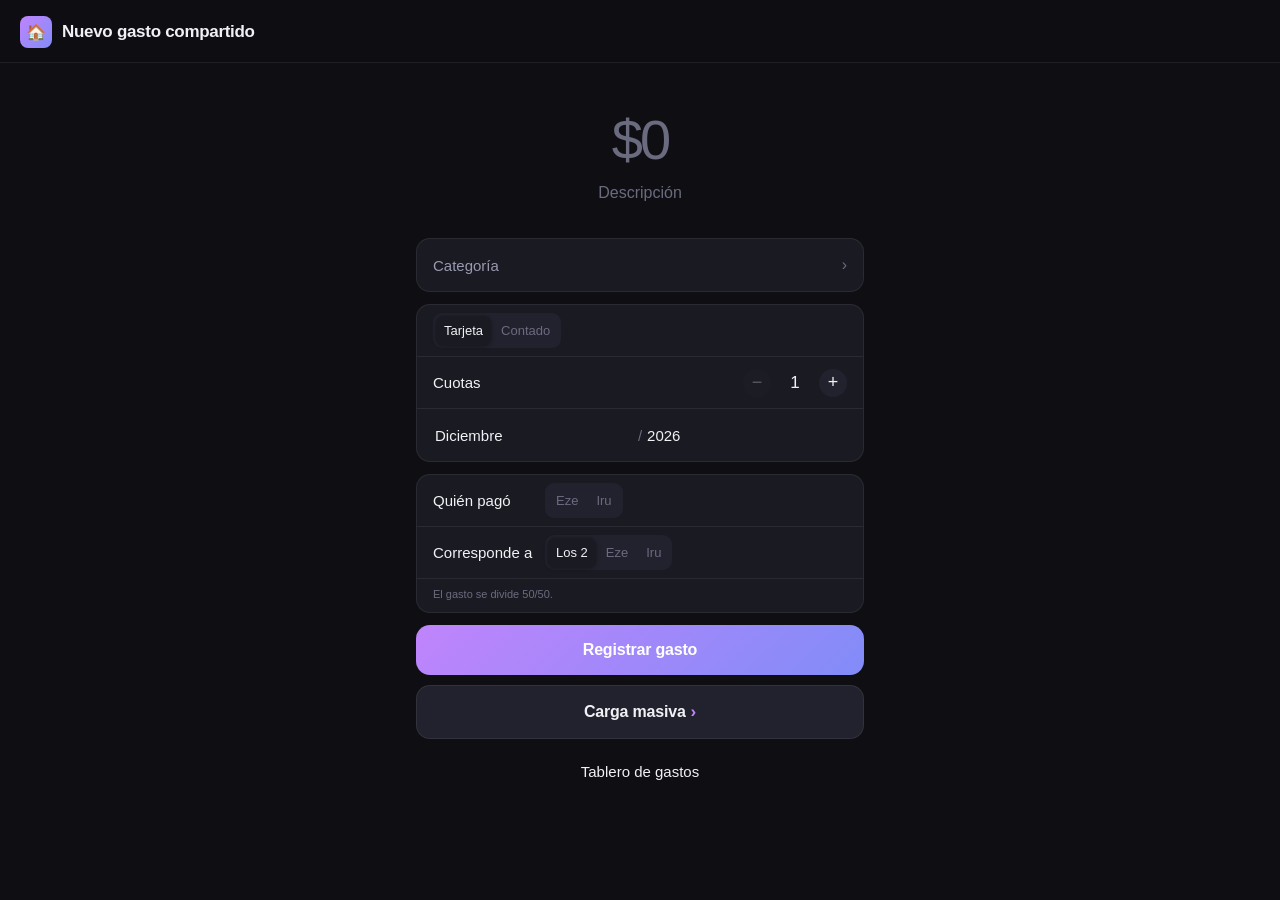
==== index.html @ 57f47b7c "Corregir label del botón secondary y recorte del menú de la lista - El acceso a carga masiva usa var" ====
<!DOCTYPE html>
<html lang="es">
<head>
  <meta charset="UTF-8" />
  <meta name="viewport" content="width=device-width, initial-scale=1.0, maximum-scale=1.0, user-scalable=no" />
  <title>Nuevo gasto compartido</title>
  <link rel="icon" type="image/png" sizes="32x32" href="favicon-32.png" />
  <link rel="icon" type="image/png" sizes="192x192" href="icon-192.png" />
  <link rel="apple-touch-icon" sizes="180x180" href="apple-touch-icon.png" />
  <link rel="manifest" href="site.webmanifest" />
  <meta name="theme-color" content="#0f0f13" />
  <meta name="apple-mobile-web-app-capable" content="yes" />
  <meta name="mobile-web-app-capable" content="yes" />
  <meta name="apple-mobile-web-app-status-bar-style" content="black-translucent" />
  <meta name="apple-mobile-web-app-title" content="Gastos" />
  <style>
    :root {
      --bg: #0f0f13;
      --surface: #1a1a22;
      --surface2: #22222e;
      --border: rgba(255,255,255,0.07);
      --accent: #c084fc;
      --accent2: #818cf8;
      --text: #f0f0f5;
      --text-muted: #6b6b80;
      --text-secondary: #9999b0;
      --success: #34d399;
      --error: #f87171;
      --radius: 14px;
      --radius-sm: 9px;
    }

    * { box-sizing: border-box; margin: 0; padding: 0; -webkit-tap-highlight-color: transparent; }

    body {
      font-family: -apple-system, 'SF Pro Text', BlinkMacSystemFont, sans-serif;
      background: var(--bg);
      color: var(--text);
      min-height: 100dvh;
      padding-bottom: env(safe-area-inset-bottom);
    }

    .header {
      position: sticky;
      top: 0;
      z-index: 10;
      background: rgba(15,15,19,0.85);
      backdrop-filter: blur(20px);
      -webkit-backdrop-filter: blur(20px);
      border-bottom: 1px solid var(--border);
      padding: 16px 20px 14px;
    }

    .header-inner { display: flex; align-items: center; gap: 10px; }

    .header-icon {
      width: 32px; height: 32px;
      background: linear-gradient(135deg, var(--accent), var(--accent2));
      border-radius: 8px;
      display: flex; align-items: center; justify-content: center;
      font-size: 16px; flex-shrink: 0;
    }

    .header h1 { font-size: 17px; font-weight: 600; letter-spacing: -0.3px; }
    .header p  { font-size: 12px; color: var(--text-muted); margin-top: 1px; }

    .form {
      padding: 20px 16px;
      display: flex; flex-direction: column; gap: 12px;
      max-width: 480px; margin: 0 auto;
    }

    .section-label {
      font-size: 11px; font-weight: 600; letter-spacing: 0.6px;
      text-transform: uppercase; color: var(--text-muted);
      margin-bottom: 8px; padding-left: 4px;
    }

    .card {
      background: var(--surface);
      border-radius: var(--radius);
      border: 1px solid var(--border);
      overflow: hidden;
    }

    .card-row {
      display: flex; align-items: center;
      padding: 0 16px; min-height: 52px;
      border-bottom: 1px solid var(--border);
      gap: 12px; position: relative;
    }

    .card-row:last-child { border-bottom: none; }
    .card-row:focus-within { background: rgba(192,132,252,0.04); }

    .row-label {
      font-size: 15px; color: var(--text);
      flex-shrink: 0; min-width: 100px;
    }

    input, select, textarea {
      background: transparent; border: none; outline: none;
      color: var(--text); font-size: 15px; font-family: inherit;
      flex: 1; text-align: right;
      -webkit-appearance: none; appearance: none;
    }

    input::placeholder { color: var(--text-muted); }

    select option { background: #1a1a22; color: var(--text); }

    .select-wrapper {
      flex: 1; display: flex; align-items: center;
      justify-content: flex-end; gap: 4px;
    }

    .select-wrapper select { flex: 1; cursor: pointer; color: var(--text-secondary); text-align: left; }
    .select-wrapper select.has-value { color: var(--text); }

    .chevron { color: var(--text-muted); font-size: 16px; flex-shrink: 0; }

    /* Monto — $ siempre pegado al número */
    .monto-wrapper {
      flex: 1;
      display: flex;
      align-items: center;
      justify-content: flex-end;
    }

    .monto-inner {
      display: flex;
      align-items: center;
      gap: 0;
    }

    .currency-tag {
      font-size: 22px; font-weight: 300;
      color: var(--text); flex-shrink: 0;
      letter-spacing: -0.5px; line-height: 1;
      display: none;
    }

    .monto-input {
      font-size: 22px; font-weight: 300;
      letter-spacing: -0.5px;
      flex: none;
      width: auto;
      min-width: 2ch;
      max-width: 180px;
      text-align: left;
    }

    /* Cuando está vacío mostramos placeholder centrado a la derecha */
    .monto-input:placeholder-shown {
      min-width: 60px;
      text-align: right;
    }

    /* Segment */
    .segment {
      display: flex; background: var(--surface2);
      border-radius: var(--radius-sm); padding: 3px; gap: 2px;
    }

    .segment-btn {
      flex: 1; padding: 7px 8px; border: none; border-radius: 7px;
      background: transparent; color: var(--text-muted);
      font-size: 13px; font-weight: 500; font-family: inherit;
      cursor: pointer; transition: all 0.18s ease;
      text-align: center; white-space: nowrap;
    }

    .segment-btn.active {
      background: var(--surface); color: var(--text);
      box-shadow: 0 1px 4px rgba(0,0,0,0.4);
    }

    /* "Los 2" recibe más flex para no romper en 2 líneas */
    .segment-btn.wide { flex: 1.5; }

    .cuotas-row { display: none; }
    .cuotas-row.visible { display: flex; }

    .stepper { display: flex; align-items: center; gap: 12px; margin-left: auto; }

    .stepper-btn {
      width: 28px; height: 28px; border-radius: 50%; border: none;
      background: var(--surface2); color: var(--text);
      font-size: 18px; cursor: pointer;
      display: flex; align-items: center; justify-content: center;
      transition: background 0.15s; flex-shrink: 0;
    }

    .stepper-btn:active  { background: var(--accent); }
    .stepper-btn:disabled { opacity: 0.3; cursor: default; }

    .stepper-value {
      font-size: 17px; font-weight: 500;
      min-width: 24px; text-align: center; color: var(--text);
    }

    /* Resumen row */
    .resumen-row { gap: 10px; }

    .cal-icon { font-size: 17px; flex-shrink: 0; opacity: 0.65; }

    .resumen-selects {
      display: flex; align-items: center;
      flex: 1; justify-content: flex-start;
    }

    .resumen-selects select { color: var(--text); cursor: pointer; padding: 0 2px; text-align: left; }

    .date-sep { color: var(--text-muted); font-size: 15px; padding: 0 3px; flex-shrink: 0; }

    .corresponde-note {
      font-size: 11px; color: var(--text-muted);
      padding: 8px 16px 10px; line-height: 1.4;
    }

    .submit-btn {
      width: 100%; padding: 16px;
      background: linear-gradient(135deg, var(--accent), var(--accent2));
      color: #fff; font-size: 16px; font-weight: 600;
      font-family: inherit; border: none; border-radius: var(--radius);
      cursor: pointer; transition: opacity 0.2s, transform 0.1s;
      letter-spacing: -0.2px;
    }

    .submit-btn:active   { opacity: 0.85; transform: scale(0.98); }
    .dashboard-btn {
      display: block;
      width: 100%;
      padding: 14px;
      background: transparent;
      color: var(--text);
      font-size: 15px;
      font-weight: 500;
      font-family: inherit;
      border: none;
      border-radius: var(--radius);
      cursor: pointer;
      text-align: center;
      text-decoration: none;
      margin-top: 10px;
      transition: color 0.2s;
    }

    .dashboard-btn:active { color: var(--accent); }

    .submit-btn:disabled { opacity: 0.4; cursor: default; transform: none; }

    .toast {
      position: fixed;
      bottom: calc(24px + env(safe-area-inset-bottom));
      left: 50%; transform: translateX(-50%) translateY(80px);
      background: var(--surface2); border: 1px solid var(--border);
      color: var(--text); padding: 12px 20px; border-radius: 24px;
      font-size: 14px; font-weight: 500; white-space: nowrap;
      box-shadow: 0 8px 32px rgba(0,0,0,0.5);
      transition: transform 0.3s cubic-bezier(0.34,1.56,0.64,1);
      z-index: 100; display: flex; align-items: center; gap: 8px;
    }

    .toast.show    { transform: translateX(-50%) translateY(0); }
    .toast.success { border-color: rgba(52,211,153,0.3); }
    .toast.error   { border-color: rgba(248,113,113,0.3); }

    .spinner {
      width: 16px; height: 16px;
      border: 2px solid rgba(255,255,255,0.3);
      border-top-color: #fff; border-radius: 50%;
      animation: spin 0.6s linear infinite; flex-shrink: 0;
    }

    @keyframes spin { to { transform: rotate(360deg); } }

    .section { animation: fadeUp 0.3s ease both; }
    .section:nth-child(1) { animation-delay: 0.05s; }
    .section:nth-child(2) { animation-delay: 0.10s; }
    .section:nth-child(3) { animation-delay: 0.15s; }
    .section:nth-child(4) { animation-delay: 0.20s; }
    .section:nth-child(5) { animation-delay: 0.25s; }

    @keyframes fadeUp {
      from { opacity: 0; transform: translateY(10px); }
      to   { opacity: 1; transform: translateY(0); }
    }

    /* Hero monto */
    .hero-monto {
      display: flex;
      flex-direction: column;
      align-items: center;
      justify-content: center;
      padding: 24px 16px 0px;
    }

    .hero-monto-inner {
      display: flex;
      align-items: center;
      justify-content: center;
      gap: 2px;
    }

    .hero-currency {
      font-size: 36px;
      font-weight: 300;
      color: var(--text-muted);
      letter-spacing: -1px;
      line-height: 1;
      display: none;
      padding-top: 6px;
    }

    .hero-monto-input {
      font-size: 56px;
      font-weight: 200;
      letter-spacing: -3px;
      color: var(--text);
      border: none;
      outline: none;
      background: transparent;
      font-family: inherit;
      text-align: center;
      width: auto;
      min-width: 3ch;
      max-width: 280px;
      line-height: 1;
      -webkit-appearance: none;
      appearance: none;
    }

    .hero-monto-input::placeholder {
      color: var(--text-muted);
    }

    /* Descripción flotante */
    .descripcion-flotante {
      max-width: 480px;
      margin: 0 auto;
      padding: 0 16px;
      margin-top: 0;
    }

    .descripcion-flotante input {
      width: 100%;
      background: transparent;
      border: none;
      outline: none;
      color: var(--text-secondary);
      font-size: 16px;
      font-family: inherit;
      text-align: center;
      padding: 0 0 24px;
      margin-top: 0;
      -webkit-appearance: none;
      appearance: none;
    }

    .descripcion-flotante input::placeholder {
      color: var(--text-muted);
    }


    /* ===== Carga masiva ===== */
    .view { display: none; }
    .view.active { display: block; }

    .back-btn {
      width: 32px; height: 32px; flex-shrink: 0;
      background: var(--surface2); border: none; border-radius: 8px;
      color: var(--text); font-size: 20px; line-height: 1;
      display: flex; align-items: center; justify-content: center;
      cursor: pointer; transition: background 0.15s; padding-bottom: 2px;
    }

    .back-btn:active { background: var(--accent); }

    .card-title {
      font-size: 13px; font-weight: 600; color: var(--text-secondary);
      padding: 14px 16px 11px; border-bottom: 1px solid var(--border);
    }

    .item-row {
      display: flex; align-items: center; gap: 10px;
      padding: 11px 8px 11px 16px;
      border-bottom: 1px solid var(--border);
      position: relative;
    }

    .item-main { flex: 1; min-width: 0; }

    .item-desc {
      font-size: 15px; color: var(--text);
      white-space: nowrap; overflow: hidden; text-overflow: ellipsis;
    }

    .item-meta,
    .item-meta-ctx { font-size: 11px; color: var(--text-muted); margin-top: 2px; }

    .item-monto { font-size: 15px; font-weight: 500; color: var(--text); flex-shrink: 0; }

    .item-menu-btn {
      width: 28px; height: 28px; flex-shrink: 0;
      border: none; border-radius: 50%; background: transparent;
      color: var(--text-muted); font-size: 18px; font-family: inherit;
      cursor: pointer; display: flex; align-items: center; justify-content: center;
    }

    .item-menu-btn:active { background: var(--surface2); }

    .item-menu {
      position: fixed; z-index: 60;
      background: var(--surface2); border: 1px solid var(--border);
      border-radius: var(--radius-sm); overflow: hidden; min-width: 140px;
      box-shadow: 0 8px 28px rgba(0,0,0,0.55);
      animation: fadeUp 0.15s ease both;
    }

    .item-menu button {
      display: block; width: 100%; padding: 11px 14px; text-align: left;
      background: transparent; border: none; color: var(--text);
      font-size: 14px; font-family: inherit; cursor: pointer;
    }

    .item-menu button + button { border-top: 1px solid var(--border); color: var(--error); }
    .item-menu button:active { background: rgba(255,255,255,0.05); }

    .total-row {
      display: flex; align-items: center; justify-content: space-between;
      padding: 13px 16px; border-top: 1px solid var(--border);
      background: rgba(255,255,255,0.02);
    }

    .total-label { font-size: 13px; color: var(--text-muted); }
    .total-value { font-size: 16px; font-weight: 600; color: var(--text); }

    .secondary-btn {
      width: 100%; padding: 14px;
      background: var(--surface2); border: none;
      border-top: 1px solid var(--border);
      color: var(--accent); font-size: 15px; font-weight: 500;
      font-family: inherit; cursor: pointer;
      transition: opacity 0.2s, transform 0.1s, background 0.2s;
    }

    .secondary-btn:active { opacity: 0.7; }

    /* Variante suelta, fuera de un card (acceso a carga masiva) */
    .secondary-btn.standalone {
      display: flex; align-items: center; justify-content: center; gap: 5px;
      padding: 16px; margin-top: 10px;
      background: var(--surface2); color: var(--text);
      border: 1px solid var(--border); border-radius: var(--radius);
      font-size: 16px; font-weight: 600; letter-spacing: -0.2px;
    }

    .secondary-btn.standalone .chevron { color: var(--accent); font-size: 17px; }

    .secondary-btn.standalone:active {
      opacity: 1; transform: scale(0.98); background: var(--surface);
    }

    .monto-cell {
      flex: 1; display: flex; align-items: center;
      justify-content: flex-end; gap: 0;
    }

    .monto-cell .currency-tag-d { font-size: 17px; color: var(--text); flex-shrink: 0; }

    .monto-cell input {
      flex: none; width: auto; min-width: 60px;
      text-align: right; font-size: 17px;
    }

    @supports (-webkit-touch-callout: none) {
      input, select, textarea { font-size: 16px !important; }
      .monto-input            { font-size: 22px !important; }
      .currency-tag           { font-size: 22px !important; }
      .hero-monto-input       { font-size: 56px !important; }
      .hero-currency          { font-size: 36px !important; }
      .segment-btn            { font-size: 13px !important; }
    }
  </style>
</head>
<body>

<!-- ============ VISTA INDIVIDUAL ============ -->
<div class="view active" id="view-individual">

<div class="header">
  <div class="header-inner">
    <div class="header-icon">🏠</div>
    <div>
      <h1>Nuevo gasto compartido</h1>
    </div>
  </div>
</div>

<form class="form" id="form" onsubmit="return false;">

  <!-- HERO MONTO -->
  <div class="hero-monto">
    <div class="hero-monto-inner">
      <span class="hero-currency" id="currency-tag">$</span>
      <input
        class="hero-monto-input"
        type="text"
        id="monto"
        inputmode="numeric"
        placeholder="$0"
        autocomplete="off"
        oninput="formatMonto(this)"
      />
    </div>
  </div>

  <!-- DESCRIPCIÓN -->
  <div class="descripcion-flotante">
    <input type="text" id="descripcion" placeholder="Descripción" autocomplete="off" autocorrect="off" />
  </div>

  <!-- GASTO -->
  <div class="section">
    <div class="card">

      <div class="card-row">
        <div class="select-wrapper">
          <select id="categoria" onchange="this.classList.toggle('has-value', this.value !== '')">
            <option value="">Categoría</option>
            <option>Supermercado</option>
            <option>Comida</option>
            <option>Hogar</option>
            <option>Salidas</option>
            <option>Gustos</option>
            <option>Traslado/auto</option>
            <option>Otro</option>
          </select>
          <span class="chevron">›</span>
        </div>
      </div>

    </div>
  </div>

  <!-- PAGO + RESUMEN -->
  <div class="section">
    <div class="card">

      <div class="card-row">
        <div class="segment" id="seg-medio">
          <button type="button" class="segment-btn" data-value="Tarjeta de crédito" onclick="selectMedio('Tarjeta de crédito',this)">Tarjeta</button>
          <button type="button" class="segment-btn" data-value="Contado" onclick="selectMedio('Contado',this)">Contado</button>
        </div>
      </div>

      <div class="card-row cuotas-row" id="cuotas-row">
        <span class="row-label">Cuotas</span>
        <div class="stepper">
          <button type="button" class="stepper-btn" id="cuotas-minus" onclick="stepCuotas(-1)" disabled>−</button>
          <span class="stepper-value" id="cuotas-display">1</span>
          <button type="button" class="stepper-btn" id="cuotas-plus" onclick="stepCuotas(1)">+</button>
        </div>
      </div>

      <div class="card-row resumen-row">
        <div class="resumen-selects">
          <select id="mes-resumen">
            <option value="1">Enero</option>
            <option value="2">Febrero</option>
            <option value="3">Marzo</option>
            <option value="4">Abril</option>
            <option value="5">Mayo</option>
            <option value="6">Junio</option>
            <option value="7">Julio</option>
            <option value="8">Agosto</option>
            <option value="9">Septiembre</option>
            <option value="10">Octubre</option>
            <option value="11">Noviembre</option>
            <option value="12">Diciembre</option>
          </select>
          <span class="date-sep">/</span>
          <select id="anio-resumen"></select>
        </div>
      </div>

    </div>
  </div>

  <!-- PERSONAS -->
  <div class="section">
    <div class="card">

      <div class="card-row">
        <span class="row-label">Quién pagó</span>
        <div class="segment" id="seg-quien">
          <button type="button" class="segment-btn" data-value="Eze" onclick="selectSegment('quien','Eze',this)">Eze</button>
          <button type="button" class="segment-btn" data-value="Iru" onclick="selectSegment('quien','Iru',this)">Iru</button>
        </div>
      </div>

      <div class="card-row">
        <span class="row-label">Corresponde a</span>
        <div class="segment" id="seg-corresponde">
          <button type="button" class="segment-btn wide" data-value="Los 2" onclick="selectSegment('corresponde','Los 2',this)">Los 2</button>
          <button type="button" class="segment-btn" data-value="Eze" onclick="selectSegment('corresponde','Eze',this)">Eze</button>
          <button type="button" class="segment-btn" data-value="Iru" onclick="selectSegment('corresponde','Iru',this)">Iru</button>
        </div>
      </div>

      <div class="corresponde-note" id="corresponde-note">El gasto se divide 50/50.</div>

    </div>
  </div>

  <!-- SUBMIT -->
  <div class="section">
    <button type="button" class="submit-btn" id="submit-btn" onclick="submitForm()">
      Registrar gasto
    </button>
    <button type="button" class="secondary-btn standalone" onclick="irMasiva()">
      Carga masiva <span class="chevron">›</span>
    </button>
    <a href="https://datastudio.google.com/reporting/d9d5502c-7d67-4954-a63a-8ad81a9175c3/page/PJfxF" target="_blank" class="dashboard-btn">
      Tablero de gastos
    </a>
  </div>

</form>
</div>

<!-- ============ VISTA CARGA MASIVA ============ -->
<div class="view" id="view-masiva">

  <div class="header">
    <div class="header-inner">
      <button type="button" class="back-btn" onclick="irIndividual()">‹</button>
      <div>
        <h1>Carga masiva</h1>
        <p id="masiva-contador">Ningún gasto cargado</p>
      </div>
    </div>
  </div>

  <form class="form" onsubmit="return false;">

    <!-- GASTOS CARGADOS -->
    <div class="section" id="lista-section" style="display:none;">
      <div class="section-label">Gastos cargados</div>
      <div class="card">
        <div id="lista-items"></div>
        <div class="total-row">
          <span class="total-label">Total</span>
          <span class="total-value" id="lista-total">$0</span>
        </div>
      </div>
    </div>

    <!-- FORMULARIO DEL GASTO -->
    <div class="section">
      <div class="card">

        <div class="card-title" id="draft-titulo">Gasto 1</div>

        <div class="card-row">
          <span class="row-label">Monto</span>
          <div class="monto-cell">
            <span class="currency-tag-d" id="d-currency" style="display:none;">$</span>
            <input type="text" id="d-monto" inputmode="numeric" placeholder="$0"
                   autocomplete="off" oninput="formatMontoDraft(this)" />
          </div>
        </div>

        <div class="card-row">
          <span class="row-label">Descripción</span>
          <input type="text" id="d-descripcion" placeholder="Ej. Verdulería" autocomplete="off" autocorrect="off" />
        </div>

        <div class="card-row">
          <div class="select-wrapper">
            <select id="d-categoria" onchange="this.classList.toggle('has-value', this.value !== '')">
              <option value="">Categoría</option>
              <option>Supermercado</option>
              <option>Comida</option>
              <option>Hogar</option>
              <option>Salidas</option>
              <option>Gustos</option>
              <option>Traslado/auto</option>
              <option>Otro</option>
            </select>
            <span class="chevron">›</span>
          </div>
        </div>

        <div class="card-row">
          <div class="segment" id="d-seg-medio">
            <button type="button" class="segment-btn active" data-value="Tarjeta de crédito" onclick="dSelectMedio('Tarjeta de crédito',this)">Tarjeta</button>
            <button type="button" class="segment-btn" data-value="Contado" onclick="dSelectMedio('Contado',this)">Contado</button>
          </div>
        </div>

        <div class="card-row cuotas-row visible" id="d-cuotas-row">
          <span class="row-label">Cuotas</span>
          <div class="stepper">
            <button type="button" class="stepper-btn" id="d-cuotas-minus" onclick="dStepCuotas(-1)" disabled>−</button>
            <span class="stepper-value" id="d-cuotas-display">1</span>
            <button type="button" class="stepper-btn" onclick="dStepCuotas(1)">+</button>
          </div>
        </div>

        <div class="card-row resumen-row">
          <span class="cal-icon">📅</span>
          <div class="resumen-selects">
            <select id="d-mes">
              <option value="1">Enero</option>
              <option value="2">Febrero</option>
              <option value="3">Marzo</option>
              <option value="4">Abril</option>
              <option value="5">Mayo</option>
              <option value="6">Junio</option>
              <option value="7">Julio</option>
              <option value="8">Agosto</option>
              <option value="9">Septiembre</option>
              <option value="10">Octubre</option>
              <option value="11">Noviembre</option>
              <option value="12">Diciembre</option>
            </select>
            <span class="date-sep">/</span>
            <select id="d-anio"></select>
          </div>
        </div>

        <div class="card-row">
          <span class="row-label">Quién pagó</span>
          <div class="segment" id="d-seg-quien">
            <button type="button" class="segment-btn" data-value="Eze" onclick="dSelectSegment('quien','Eze',this)">Eze</button>
            <button type="button" class="segment-btn" data-value="Iru" onclick="dSelectSegment('quien','Iru',this)">Iru</button>
          </div>
        </div>

        <div class="card-row">
          <span class="row-label">Corresponde a</span>
          <div class="segment" id="d-seg-corresponde">
            <button type="button" class="segment-btn wide active" data-value="Los 2" onclick="dSelectSegment('corresponde','Los 2',this)">Los 2</button>
            <button type="button" class="segment-btn" data-value="Eze" onclick="dSelectSegment('corresponde','Eze',this)">Eze</button>
            <button type="button" class="segment-btn" data-value="Iru" onclick="dSelectSegment('corresponde','Iru',this)">Iru</button>
          </div>
        </div>

        <button type="button" class="secondary-btn" id="draft-btn" onclick="confirmarGasto()">+ Nuevo gasto</button>

      </div>
    </div>

    <!-- CTAs -->
    <div class="section">
      <button type="button" class="submit-btn" id="masiva-submit" onclick="registrarMasivo()">
        Registrar gastos
      </button>
      <a href="https://datastudio.google.com/reporting/d9d5502c-7d67-4954-a63a-8ad81a9175c3/page/PJfxF" target="_blank" class="dashboard-btn">
        Tablero de gastos
      </a>
    </div>

  </form>
</div>

<div class="item-menu-layer" id="item-menu-layer"></div>

<div class="toast" id="toast"></div>

<script>
  const APPS_SCRIPT_URL = 'https://script.google.com/macros/s/AKfycbw0eXUxtk04lXH2F5JUzLCiMRVes_ZPefD9OdsYoHEmKDv7lIH3zC_BEbq9zsKxieE/exec';

  const state = {
    quien: null,
    corresponde: 'Los 2',
    medio: 'Tarjeta de crédito',
    cuotas: 1,
  };

  function init() {
    const hoy = new Date();

    // Poblar años
    const anioSelect = document.getElementById('anio-resumen');
    const anioActual = hoy.getFullYear();
    for (let y = anioActual - 1; y <= 2030; y++) {
      const opt = document.createElement('option');
      opt.value = y; opt.textContent = y;
      if (y === anioActual) opt.selected = true;
      anioSelect.appendChild(opt);
    }

    // Mes actual
    document.getElementById('mes-resumen').value = hoy.getMonth() + 1;

    // Preseleccionar "Los 2"
    document.querySelector('#seg-corresponde [data-value="Los 2"]').classList.add('active');

    // Preseleccionar Tarjeta
    document.querySelector('#seg-medio [data-value="Tarjeta de crédito"]').classList.add('active');
    document.getElementById('cuotas-row').classList.add('visible');

    // Precargar usuario por ?usuario=eze|iru
    const params = new URLSearchParams(window.location.search);
    const usuario = params.get('usuario');
    if (usuario) {
      const norm = usuario.charAt(0).toUpperCase() + usuario.slice(1).toLowerCase();
      const btn  = document.querySelector(`#seg-quien [data-value="${norm}"]`);
      if (btn) selectSegment('quien', norm, btn);
    }
  }

  function selectSegment(key, value, btn) {
    state[key] = value;
    const segId = key === 'quien' ? 'seg-quien' : 'seg-corresponde';
    document.querySelectorAll(`#${segId} .segment-btn`).forEach(b => b.classList.remove('active'));
    btn.classList.add('active');
    updateCorrespondeNote();
  }

  function selectMedio(value, btn) {
    state.medio = value;
    document.querySelectorAll('#seg-medio .segment-btn').forEach(b => b.classList.remove('active'));
    btn.classList.add('active');
    const row = document.getElementById('cuotas-row');
    if (value === 'Tarjeta de crédito') {
      row.classList.add('visible');
      state.cuotas = 1;
      updateCuotasDisplay();
    } else {
      row.classList.remove('visible');
      state.cuotas = 1;
    }
  }

  function updateCorrespondeNote() {
    const note = document.getElementById('corresponde-note');
    const { quien, corresponde } = state;
    if (!quien) {
      note.textContent = corresponde === 'Los 2'
        ? 'El gasto se divide 50/50.'
        : `El gasto corresponde al 100% a ${corresponde}.`;
      return;
    }
    if (corresponde === 'Los 2') {
      note.textContent = `${quien} pagó. El gasto se divide 50/50.`;
    } else if (corresponde !== quien) {
      note.textContent = `${quien} pagó, pero corresponde a ${corresponde}. ${corresponde} le debe el 100% a ${quien}.`;
    } else {
      note.textContent = `${quien} pagó un gasto que le corresponde íntegramente.`;
    }
  }

  function stepCuotas(delta) {
    state.cuotas = Math.max(1, Math.min(48, state.cuotas + delta));
    updateCuotasDisplay();
  }

  function updateCuotasDisplay() {
    document.getElementById('cuotas-display').textContent = state.cuotas;
    document.getElementById('cuotas-minus').disabled = state.cuotas <= 1;
  }

  function formatMonto(input) {
    const raw = input.value.replace(/\./g, '').replace(/[^0-9]/g, '');
    const tag  = document.getElementById('currency-tag');
    if (!raw) {
      input.value = '';
      input.placeholder = '$0';
      tag.style.display = 'none';
      return;
    }
    tag.style.display = 'inline';
    input.placeholder = '';
    const formatted = parseInt(raw, 10).toLocaleString('es-AR').replace(/,/g, '.');
    input.value = formatted;
    // Ajustar ancho dinámico al contenido
    input.style.width = (formatted.length + 1) + 'ch';
  }

  function getRawMonto() {
    const val = document.getElementById('monto').value;
    return parseFloat(val.replace(/\./g, '').replace(/,/g, '.')) || 0;
  }

  async function submitForm() {
    const descripcion = document.getElementById('descripcion').value.trim();
    const categoria   = document.getElementById('categoria').value;
    const monto       = getRawMonto();

    if (!state.quien)         return showToast('⚠️ Seleccioná quién pagó', 'error');
    if (!state.corresponde)   return showToast('⚠️ Seleccioná a quién corresponde', 'error');
    if (!descripcion)         return showToast('⚠️ Ingresá una descripción', 'error');
    if (!categoria)           return showToast('⚠️ Seleccioná una categoría', 'error');
    if (!monto || monto <= 0) return showToast('⚠️ Ingresá un monto válido', 'error');

    const mesResumen  = parseInt(document.getElementById('mes-resumen').value);
    const anioResumen = parseInt(document.getElementById('anio-resumen').value);
    const mesesNombre = ['Enero','Febrero','Marzo','Abril','Mayo','Junio',
                         'Julio','Agosto','Septiembre','Octubre','Noviembre','Diciembre'];

    const esCuotas = state.medio === 'Tarjeta de crédito' && state.cuotas > 1;
    const filas = [];

    for (let i = 0; i < (esCuotas ? state.cuotas : 1); i++) {
      const mesIdx    = (mesResumen - 1 + i) % 12;
      const anioExtra = anioResumen + Math.floor((mesResumen - 1 + i) / 12);
      filas.push({
        quienPago:        state.quien,
        correspondea:     state.corresponde,
        descripcion,
        categoria,
        monto,
        medioPago:        state.medio,
        esCuotas:         esCuotas ? 'Sí' : 'No',
        numeroCuota:      esCuotas ? i + 1 : 1,
        totalCuotas:      esCuotas ? state.cuotas : 1,
        montoTotal:       monto,
        montoCuota:       esCuotas ? monto / state.cuotas : monto,
        mesResumen:       mesesNombre[mesIdx],
        mesResumenNumero: mesIdx + 1,
        anioResumen:      anioExtra,
      });
    }

    const btn = document.getElementById('submit-btn');
    btn.disabled = true;
    btn.innerHTML = '<div class="spinner" style="margin:0 auto;"></div>';

    try {
      const resp = await fetch(APPS_SCRIPT_URL, {
        method: 'POST',
        mode: 'no-cors',
        body: JSON.stringify({ filas }),
      });
      // no-cors no permite leer la respuesta, pero si no tira error llegó bien
      showToast('✓ Gasto registrado', 'success');
      resetForm();
    } catch (err) {
      console.error(err);
      showToast('Error al enviar. Revisá la conexión.', 'error');
    } finally {
      btn.disabled = false;
      btn.textContent = 'Registrar gasto';
    }
  }

  function resetForm() {
    document.getElementById('descripcion').value = '';
    document.getElementById('categoria').value = '';
    document.getElementById('categoria').classList.remove('has-value');
    document.getElementById('monto').value = '';
    document.getElementById('monto').placeholder = '$0';
    document.getElementById('currency-tag').style.display = 'none';

    state.corresponde = 'Los 2';
    document.querySelectorAll('#seg-corresponde .segment-btn').forEach(b => b.classList.remove('active'));
    document.querySelector('#seg-corresponde [data-value="Los 2"]').classList.add('active');

    state.medio = 'Tarjeta de crédito';
    state.cuotas = 1;
    document.querySelectorAll('#seg-medio .segment-btn').forEach(b => b.classList.remove('active'));
    document.querySelector('#seg-medio [data-value="Tarjeta de crédito"]').classList.add('active');
    document.getElementById('cuotas-row').classList.add('visible');
    updateCuotasDisplay();
    updateCorrespondeNote();

    const hoy = new Date();
    document.getElementById('mes-resumen').value = hoy.getMonth() + 1;
    document.getElementById('anio-resumen').value = hoy.getFullYear();
  }

  let toastTimer;
  function showToast(msg, type = '', loading = false) {
    const el = document.getElementById('toast');
    el.innerHTML = (loading ? '<div class="spinner"></div>' : '') + '<span></span>';
    el.lastElementChild.textContent = msg;
    el.className = 'toast show ' + type;
    clearTimeout(toastTimer);
    if (!loading) toastTimer = setTimeout(() => el.classList.remove('show'), 2800);
  }

  init();

  /* ============ CARGA MASIVA ============ */

  const MESES = ['Enero','Febrero','Marzo','Abril','Mayo','Junio',
                 'Julio','Agosto','Septiembre','Octubre','Noviembre','Diciembre'];
  const MESES_CORTO = ['Ene','Feb','Mar','Abr','May','Jun',
                       'Jul','Ago','Sep','Oct','Nov','Dic'];

  const masiva = {
    items: [],
    nextId: 1,
    editingId: null,
    menuOpenId: null,
    quien: null,
    corresponde: 'Los 2',
    medio: 'Tarjeta de crédito',
    cuotas: 1,
  };

  function initMasiva() {
    const hoy = new Date();
    const anioSelect = document.getElementById('d-anio');
    const anioActual = hoy.getFullYear();
    for (let y = anioActual - 1; y <= 2030; y++) {
      const opt = document.createElement('option');
      opt.value = y; opt.textContent = y;
      if (y === anioActual) opt.selected = true;
      anioSelect.appendChild(opt);
    }
    document.getElementById('d-mes').value = hoy.getMonth() + 1;

    // Cerrar el menú contextual al tocar fuera
    document.addEventListener('click', (e) => {
      if (masiva.menuOpenId === null) return;
      if (e.target.closest('.item-menu') || e.target.closest('.item-menu-btn')) return;
      masiva.menuOpenId = null;
      renderMasiva();
    });

    window.addEventListener('scroll', () => {
      if (masiva.menuOpenId === null) return;
      masiva.menuOpenId = null;
      renderMasiva();
    }, { passive: true });

    renderMasiva();
  }

  function irMasiva() {
    // El contexto arranca con lo que ya haya elegido en el form individual
    if (!masiva.quien && state.quien) dSelectSegment('quien', state.quien,
      document.querySelector(`#d-seg-quien [data-value="${state.quien}"]`));
    document.getElementById('view-individual').classList.remove('active');
    document.getElementById('view-masiva').classList.add('active');
    window.scrollTo(0, 0);
  }

  function irIndividual() {
    masiva.menuOpenId = null;
    renderMasiva();
    document.getElementById('view-masiva').classList.remove('active');
    document.getElementById('view-individual').classList.add('active');
    window.scrollTo(0, 0);
  }

  function dSelectSegment(key, value, btn) {
    if (!btn) return;
    masiva[key] = value;
    const segId = key === 'quien' ? 'd-seg-quien' : 'd-seg-corresponde';
    document.querySelectorAll(`#${segId} .segment-btn`).forEach(b => b.classList.remove('active'));
    btn.classList.add('active');
  }

  function dSelectMedio(value, btn) {
    masiva.medio = value;
    document.querySelectorAll('#d-seg-medio .segment-btn').forEach(b => b.classList.remove('active'));
    btn.classList.add('active');
    const row = document.getElementById('d-cuotas-row');
    masiva.cuotas = 1;
    row.classList.toggle('visible', value === 'Tarjeta de crédito');
    dUpdateCuotas();
  }

  function dStepCuotas(delta) {
    masiva.cuotas = Math.max(1, Math.min(48, masiva.cuotas + delta));
    dUpdateCuotas();
  }

  function dUpdateCuotas() {
    document.getElementById('d-cuotas-display').textContent = masiva.cuotas;
    document.getElementById('d-cuotas-minus').disabled = masiva.cuotas <= 1;
  }

  function formatMontoDraft(input) {
    const raw = input.value.replace(/\./g, '').replace(/[^0-9]/g, '');
    const tag = document.getElementById('d-currency');
    if (!raw) {
      input.value = '';
      input.placeholder = '$0';
      tag.style.display = 'none';
      return;
    }
    tag.style.display = 'inline';
    input.placeholder = '';
    input.value = parseInt(raw, 10).toLocaleString('es-AR').replace(/,/g, '.');
  }

  function dGetMonto() {
    const val = document.getElementById('d-monto').value;
    return parseFloat(val.replace(/\./g, '').replace(/,/g, '.')) || 0;
  }

  function escapeHtml(s) {
    return String(s).replace(/[&<>"']/g, c =>
      ({ '&': '&amp;', '<': '&lt;', '>': '&gt;', '"': '&quot;', "'": '&#39;' }[c]));
  }

  function limpiarDraft(ultimo) {
    const ctx = ultimo || {};
    document.getElementById('d-monto').value = '';
    document.getElementById('d-monto').placeholder = '$0';
    document.getElementById('d-currency').style.display = 'none';
    document.getElementById('d-descripcion').value = '';
    const cat = document.getElementById('d-categoria');
    cat.value = ''; cat.classList.remove('has-value');

    dSelectMedio('Tarjeta de crédito', document.querySelector('#d-seg-medio [data-value="Tarjeta de crédito"]'));

    // El mes/año, quién pagó y corresponde a se precargan con el gasto anterior
    if (ctx.mes)  document.getElementById('d-mes').value  = ctx.mes;
    if (ctx.anio) document.getElementById('d-anio').value = ctx.anio;
    if (ctx.quien) {
      dSelectSegment('quien', ctx.quien, document.querySelector(`#d-seg-quien [data-value="${ctx.quien}"]`));
    }
    if (ctx.corresponde) {
      dSelectSegment('corresponde', ctx.corresponde, document.querySelector(`#d-seg-corresponde [data-value="${ctx.corresponde}"]`));
    }

    masiva.editingId = null;
  }

  function confirmarGasto() {
    const monto       = dGetMonto();
    const descripcion = document.getElementById('d-descripcion').value.trim();
    const categoria   = document.getElementById('d-categoria').value;

    if (!monto || monto <= 0) return showToast('⚠️ Ingresá un monto válido', 'error');
    if (!descripcion)         return showToast('⚠️ Ingresá una descripción', 'error');
    if (!categoria)           return showToast('⚠️ Seleccioná una categoría', 'error');
    if (!masiva.quien)        return showToast('⚠️ Seleccioná quién pagó', 'error');
    if (!masiva.corresponde)  return showToast('⚠️ Seleccioná a quién corresponde', 'error');

    const item = {
      id: masiva.editingId ?? masiva.nextId++,
      monto,
      montoDisplay: document.getElementById('d-monto').value,
      descripcion,
      categoria,
      medio: masiva.medio,
      cuotas: masiva.medio === 'Tarjeta de crédito' ? masiva.cuotas : 1,
      mes: document.getElementById('d-mes').value,
      anio: document.getElementById('d-anio').value,
      quien: masiva.quien,
      corresponde: masiva.corresponde,
    };

    const existe = masiva.items.some(i => i.id === item.id);
    masiva.items = existe
      ? masiva.items.map(i => (i.id === item.id ? item : i))
      : [...masiva.items, item];
    masiva.menuOpenId = null;

    limpiarDraft(item);
    renderMasiva();
    document.getElementById('d-monto').focus();
  }

  function editarItem(id) {
    const it = masiva.items.find(i => i.id === id);
    if (!it) return;
    masiva.editingId = id;
    masiva.menuOpenId = null;

    document.getElementById('d-monto').value = it.montoDisplay;
    document.getElementById('d-currency').style.display = it.montoDisplay ? 'inline' : 'none';
    document.getElementById('d-monto').placeholder = it.montoDisplay ? '' : '$0';
    document.getElementById('d-descripcion').value = it.descripcion;
    const cat = document.getElementById('d-categoria');
    cat.value = it.categoria;
    cat.classList.toggle('has-value', it.categoria !== '');

    dSelectMedio(it.medio, document.querySelector(`#d-seg-medio [data-value="${it.medio}"]`));
    masiva.cuotas = it.cuotas;
    dUpdateCuotas();

    document.getElementById('d-mes').value  = it.mes;
    document.getElementById('d-anio').value = it.anio;
    dSelectSegment('quien', it.quien, document.querySelector(`#d-seg-quien [data-value="${it.quien}"]`));
    dSelectSegment('corresponde', it.corresponde, document.querySelector(`#d-seg-corresponde [data-value="${it.corresponde}"]`));

    renderMasiva();
    document.getElementById('d-monto').focus();
  }

  function eliminarItem(id) {
    masiva.items = masiva.items.filter(i => i.id !== id);
    masiva.menuOpenId = null;
    if (masiva.editingId === id) limpiarDraft();
    renderMasiva();
  }

  function toggleMenuItem(id) {
    masiva.menuOpenId = masiva.menuOpenId === id ? null : id;
    renderMasiva();
  }

  function renderMasiva() {
    const n = masiva.items.length;

    document.getElementById('masiva-contador').textContent =
      n === 0 ? 'Ningún gasto cargado' : n === 1 ? '1 gasto cargado' : `${n} gastos cargados`;

    document.getElementById('lista-section').style.display = n ? 'block' : 'none';

    const cont = document.getElementById('lista-items');
    cont.innerHTML = masiva.items.map((it, idx) => {
      const esCuotas = it.medio === 'Tarjeta de crédito' && it.cuotas > 1;
      const meta = esCuotas
        ? `${it.categoria} · ${it.cuotas} cuotas`
        : `${it.categoria} · ${it.medio === 'Contado' ? 'Contado' : 'Tarjeta'}`;
      const metaCtx = `${MESES_CORTO[parseInt(it.mes, 10) - 1]} ${it.anio} · Pagó ${it.quien} · ${it.corresponde}`;
      const borde = idx === n - 1 ? 'border-bottom:none;' : '';
      return `
        <div class="item-row" style="${borde}">
          <div class="item-main">
            <div class="item-desc">${escapeHtml(it.descripcion)}</div>
            <div class="item-meta">${escapeHtml(meta)}</div>
            <div class="item-meta-ctx">${escapeHtml(metaCtx)}</div>
          </div>
          <span class="item-monto">$${escapeHtml(it.montoDisplay)}</span>
          <button type="button" class="item-menu-btn" data-id="${it.id}" onclick="toggleMenuItem(${it.id})">⋯</button>
        </div>`;
    }).join('');

    const total = masiva.items.reduce((a, i) => a + i.monto, 0);
    document.getElementById('lista-total').textContent =
      '$' + total.toLocaleString('es-AR').replace(/,/g, '.');

    document.getElementById('draft-titulo').textContent =
      masiva.editingId ? 'Editar gasto' : `Gasto ${n + 1}`;
    document.getElementById('draft-btn').textContent =
      masiva.editingId ? 'Guardar cambios' : '+ Nuevo gasto';
    document.getElementById('masiva-submit').textContent =
      n > 1 ? `Registrar ${n} gastos` : 'Registrar gastos';

    renderMenuItem();
  }

  // El menú se dibuja fuera del card (a nivel de body) para que no lo recorte
  // el overflow del contenedor de la lista
  function renderMenuItem() {
    const layer = document.getElementById('item-menu-layer');
    layer.innerHTML = '';
    if (masiva.menuOpenId === null) return;

    const id  = masiva.menuOpenId;
    const btn = document.querySelector(`.item-menu-btn[data-id="${id}"]`);
    if (!btn) { masiva.menuOpenId = null; return; }

    const menu = document.createElement('div');
    menu.className = 'item-menu';
    menu.innerHTML =
      `<button type="button" onclick="editarItem(${id})">Editar</button>` +
      `<button type="button" onclick="eliminarItem(${id})">Eliminar</button>`;
    layer.appendChild(menu);

    const r     = btn.getBoundingClientRect();
    const alto  = menu.offsetHeight;
    const abajo = r.bottom + 6;
    const cabe  = abajo + alto <= window.innerHeight - 12;
    menu.style.top   = (cabe ? abajo : Math.max(12, r.top - 6 - alto)) + 'px';
    menu.style.right = Math.max(12, window.innerWidth - r.right) + 'px';
  }

  function filasDeItem(it) {
    const mesResumen  = parseInt(it.mes, 10);
    const anioResumen = parseInt(it.anio, 10);
    const esCuotas = it.medio === 'Tarjeta de crédito' && it.cuotas > 1;
    const filas = [];
    for (let i = 0; i < (esCuotas ? it.cuotas : 1); i++) {
      const mesIdx = (mesResumen - 1 + i) % 12;
      filas.push({
        quienPago:        it.quien,
        correspondea:     it.corresponde,
        descripcion:      it.descripcion,
        categoria:        it.categoria,
        monto:            it.monto,
        medioPago:        it.medio,
        esCuotas:         esCuotas ? 'Sí' : 'No',
        numeroCuota:      esCuotas ? i + 1 : 1,
        totalCuotas:      esCuotas ? it.cuotas : 1,
        montoTotal:       it.monto,
        montoCuota:       esCuotas ? it.monto / it.cuotas : it.monto,
        mesResumen:       MESES[mesIdx],
        mesResumenNumero: mesIdx + 1,
        anioResumen:      anioResumen + Math.floor((mesResumen - 1 + i) / 12),
      });
    }
    return filas;
  }

  async function registrarMasivo() {
    // Si quedó un gasto a medio cargar en el formulario, lo confirmamos primero
    if (dGetMonto() > 0 || document.getElementById('d-descripcion').value.trim()) {
      confirmarGasto();
      if (dGetMonto() > 0) return; // la validación falló, el toast ya lo explica
    }

    const lista = masiva.items;
    if (!lista.length) return showToast('⚠️ Cargá al menos un gasto', 'error');

    const filas = lista.flatMap(filasDeItem);
    const btn = document.getElementById('masiva-submit');
    btn.disabled = true;
    showToast('Registrando gastos…', '', true);

    try {
      await fetch(APPS_SCRIPT_URL, {
        method: 'POST',
        mode: 'no-cors',
        body: JSON.stringify({ filas }),
      });
      showToast(`✓ Se registraron los ${lista.length} gastos`, 'success');
      masiva.items = [];
      masiva.menuOpenId = null;
      limpiarDraft();
      renderMasiva();
    } catch (err) {
      console.error(err);
      showToast('Error al enviar. Revisá la conexión.', 'error');
    } finally {
      btn.disabled = false;
      renderMasiva();
    }
  }

  initMasiva();

</script>
</body>
</html>
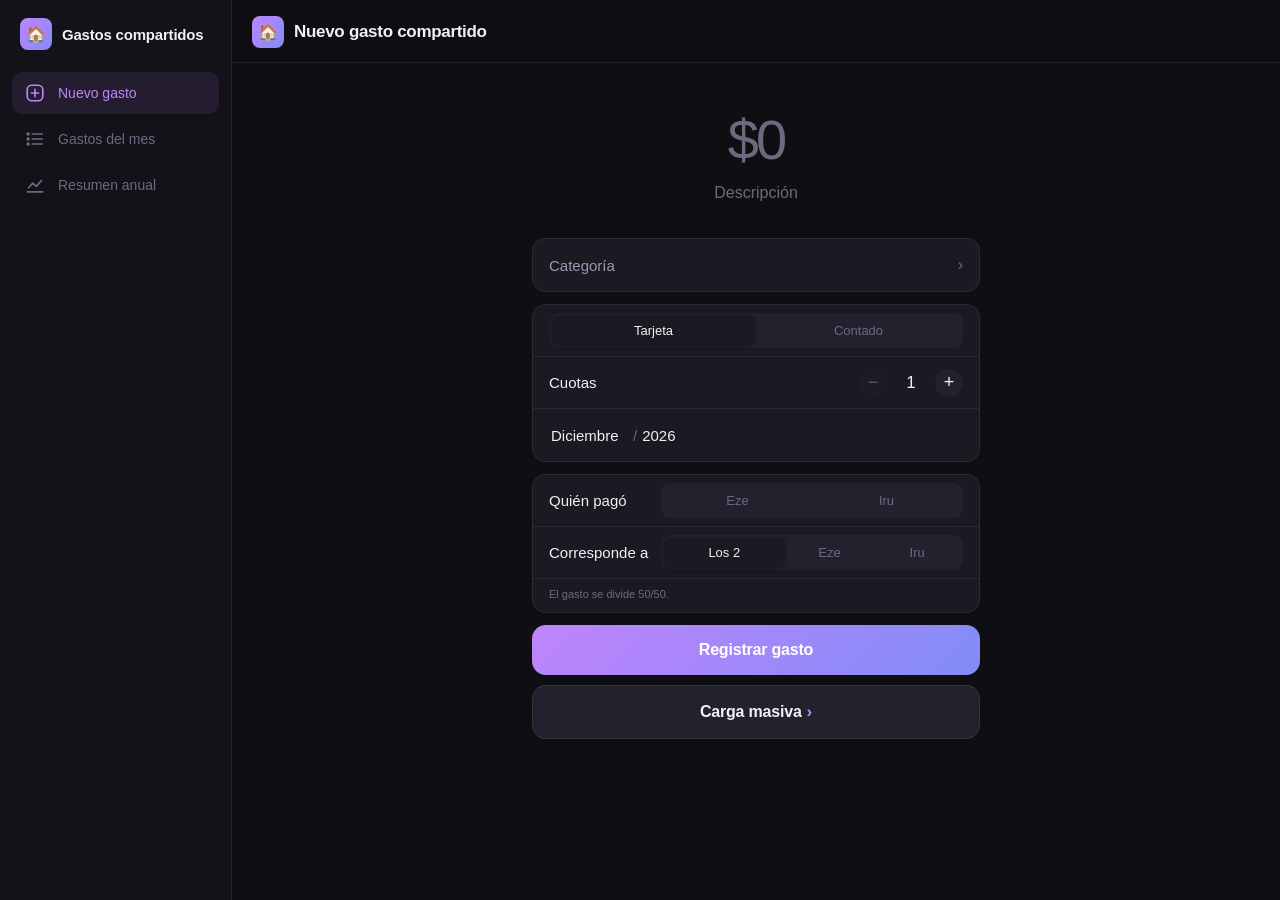
==== commit 37c32845: "Agregar Gastos del mes y Resumen anual con el rediseño Reemplaza el link al tablero de Looker Studio" ====
--- a/index.html
+++ b/index.html
@@ -13,476 +13,7 @@
   <meta name="mobile-web-app-capable" content="yes" />
   <meta name="apple-mobile-web-app-status-bar-style" content="black-translucent" />
   <meta name="apple-mobile-web-app-title" content="Gastos" />
-  <style>
-    :root {
-      --bg: #0f0f13;
-      --surface: #1a1a22;
-      --surface2: #22222e;
-      --border: rgba(255,255,255,0.07);
-      --accent: #c084fc;
-      --accent2: #818cf8;
-      --text: #f0f0f5;
-      --text-muted: #6b6b80;
-      --text-secondary: #9999b0;
-      --success: #34d399;
-      --error: #f87171;
-      --radius: 14px;
-      --radius-sm: 9px;
-    }
-
-    * { box-sizing: border-box; margin: 0; padding: 0; -webkit-tap-highlight-color: transparent; }
-
-    body {
-      font-family: -apple-system, 'SF Pro Text', BlinkMacSystemFont, sans-serif;
-      background: var(--bg);
-      color: var(--text);
-      min-height: 100dvh;
-      padding-bottom: env(safe-area-inset-bottom);
-    }
-
-    .header {
-      position: sticky;
-      top: 0;
-      z-index: 10;
-      background: rgba(15,15,19,0.85);
-      backdrop-filter: blur(20px);
-      -webkit-backdrop-filter: blur(20px);
-      border-bottom: 1px solid var(--border);
-      padding: 16px 20px 14px;
-    }
-
-    .header-inner { display: flex; align-items: center; gap: 10px; }
-
-    .header-icon {
-      width: 32px; height: 32px;
-      background: linear-gradient(135deg, var(--accent), var(--accent2));
-      border-radius: 8px;
-      display: flex; align-items: center; justify-content: center;
-      font-size: 16px; flex-shrink: 0;
-    }
-
-    .header h1 { font-size: 17px; font-weight: 600; letter-spacing: -0.3px; }
-    .header p  { font-size: 12px; color: var(--text-muted); margin-top: 1px; }
-
-    .form {
-      padding: 20px 16px;
-      display: flex; flex-direction: column; gap: 12px;
-      max-width: 480px; margin: 0 auto;
-    }
-
-    .section-label {
-      font-size: 11px; font-weight: 600; letter-spacing: 0.6px;
-      text-transform: uppercase; color: var(--text-muted);
-      margin-bottom: 8px; padding-left: 4px;
-    }
-
-    .card {
-      background: var(--surface);
-      border-radius: var(--radius);
-      border: 1px solid var(--border);
-      overflow: hidden;
-    }
-
-    .card-row {
-      display: flex; align-items: center;
-      padding: 0 16px; min-height: 52px;
-      border-bottom: 1px solid var(--border);
-      gap: 12px; position: relative;
-    }
-
-    .card-row:last-child { border-bottom: none; }
-    .card-row:focus-within { background: rgba(192,132,252,0.04); }
-
-    .row-label {
-      font-size: 15px; color: var(--text);
-      flex-shrink: 0; min-width: 100px;
-    }
-
-    input, select, textarea {
-      background: transparent; border: none; outline: none;
-      color: var(--text); font-size: 15px; font-family: inherit;
-      flex: 1; text-align: right;
-      -webkit-appearance: none; appearance: none;
-    }
-
-    input::placeholder { color: var(--text-muted); }
-
-    select option { background: #1a1a22; color: var(--text); }
-
-    .select-wrapper {
-      flex: 1; display: flex; align-items: center;
-      justify-content: flex-end; gap: 4px;
-    }
-
-    .select-wrapper select { flex: 1; cursor: pointer; color: var(--text-secondary); text-align: left; }
-    .select-wrapper select.has-value { color: var(--text); }
-
-    .chevron { color: var(--text-muted); font-size: 16px; flex-shrink: 0; }
-
-    /* Monto — $ siempre pegado al número */
-    .monto-wrapper {
-      flex: 1;
-      display: flex;
-      align-items: center;
-      justify-content: flex-end;
-    }
-
-    .monto-inner {
-      display: flex;
-      align-items: center;
-      gap: 0;
-    }
-
-    .currency-tag {
-      font-size: 22px; font-weight: 300;
-      color: var(--text); flex-shrink: 0;
-      letter-spacing: -0.5px; line-height: 1;
-      display: none;
-    }
-
-    .monto-input {
-      font-size: 22px; font-weight: 300;
-      letter-spacing: -0.5px;
-      flex: none;
-      width: auto;
-      min-width: 2ch;
-      max-width: 180px;
-      text-align: left;
-    }
-
-    /* Cuando está vacío mostramos placeholder centrado a la derecha */
-    .monto-input:placeholder-shown {
-      min-width: 60px;
-      text-align: right;
-    }
-
-    /* Segment */
-    .segment {
-      display: flex; background: var(--surface2);
-      border-radius: var(--radius-sm); padding: 3px; gap: 2px;
-    }
-
-    .segment-btn {
-      flex: 1; padding: 7px 8px; border: none; border-radius: 7px;
-      background: transparent; color: var(--text-muted);
-      font-size: 13px; font-weight: 500; font-family: inherit;
-      cursor: pointer; transition: all 0.18s ease;
-      text-align: center; white-space: nowrap;
-    }
-
-    .segment-btn.active {
-      background: var(--surface); color: var(--text);
-      box-shadow: 0 1px 4px rgba(0,0,0,0.4);
-    }
-
-    /* "Los 2" recibe más flex para no romper en 2 líneas */
-    .segment-btn.wide { flex: 1.5; }
-
-    .cuotas-row { display: none; }
-    .cuotas-row.visible { display: flex; }
-
-    .stepper { display: flex; align-items: center; gap: 12px; margin-left: auto; }
-
-    .stepper-btn {
-      width: 28px; height: 28px; border-radius: 50%; border: none;
-      background: var(--surface2); color: var(--text);
-      font-size: 18px; cursor: pointer;
-      display: flex; align-items: center; justify-content: center;
-      transition: background 0.15s; flex-shrink: 0;
-    }
-
-    .stepper-btn:active  { background: var(--accent); }
-    .stepper-btn:disabled { opacity: 0.3; cursor: default; }
-
-    .stepper-value {
-      font-size: 17px; font-weight: 500;
-      min-width: 24px; text-align: center; color: var(--text);
-    }
-
-    /* Resumen row */
-    .resumen-row { gap: 10px; }
-
-    .cal-icon { font-size: 17px; flex-shrink: 0; opacity: 0.65; }
-
-    .resumen-selects {
-      display: flex; align-items: center;
-      flex: 1; justify-content: flex-start;
-    }
-
-    .resumen-selects select { color: var(--text); cursor: pointer; padding: 0 2px; text-align: left; }
-
-    .date-sep { color: var(--text-muted); font-size: 15px; padding: 0 3px; flex-shrink: 0; }
-
-    .corresponde-note {
-      font-size: 11px; color: var(--text-muted);
-      padding: 8px 16px 10px; line-height: 1.4;
-    }
-
-    .submit-btn {
-      width: 100%; padding: 16px;
-      background: linear-gradient(135deg, var(--accent), var(--accent2));
-      color: #fff; font-size: 16px; font-weight: 600;
-      font-family: inherit; border: none; border-radius: var(--radius);
-      cursor: pointer; transition: opacity 0.2s, transform 0.1s;
-      letter-spacing: -0.2px;
-    }
-
-    .submit-btn:active   { opacity: 0.85; transform: scale(0.98); }
-    .dashboard-btn {
-      display: block;
-      width: 100%;
-      padding: 14px;
-      background: transparent;
-      color: var(--text);
-      font-size: 15px;
-      font-weight: 500;
-      font-family: inherit;
-      border: none;
-      border-radius: var(--radius);
-      cursor: pointer;
-      text-align: center;
-      text-decoration: none;
-      margin-top: 10px;
-      transition: color 0.2s;
-    }
-
-    .dashboard-btn:active { color: var(--accent); }
-
-    .submit-btn:disabled { opacity: 0.4; cursor: default; transform: none; }
-
-    .toast {
-      position: fixed;
-      bottom: calc(24px + env(safe-area-inset-bottom));
-      left: 50%; transform: translateX(-50%) translateY(80px);
-      background: var(--surface2); border: 1px solid var(--border);
-      color: var(--text); padding: 12px 20px; border-radius: 24px;
-      font-size: 14px; font-weight: 500; white-space: nowrap;
-      box-shadow: 0 8px 32px rgba(0,0,0,0.5);
-      transition: transform 0.3s cubic-bezier(0.34,1.56,0.64,1);
-      z-index: 100; display: flex; align-items: center; gap: 8px;
-    }
-
-    .toast.show    { transform: translateX(-50%) translateY(0); }
-    .toast.success { border-color: rgba(52,211,153,0.3); }
-    .toast.error   { border-color: rgba(248,113,113,0.3); }
-
-    .spinner {
-      width: 16px; height: 16px;
-      border: 2px solid rgba(255,255,255,0.3);
-      border-top-color: #fff; border-radius: 50%;
-      animation: spin 0.6s linear infinite; flex-shrink: 0;
-    }
-
-    @keyframes spin { to { transform: rotate(360deg); } }
-
-    .section { animation: fadeUp 0.3s ease both; }
-    .section:nth-child(1) { animation-delay: 0.05s; }
-    .section:nth-child(2) { animation-delay: 0.10s; }
-    .section:nth-child(3) { animation-delay: 0.15s; }
-    .section:nth-child(4) { animation-delay: 0.20s; }
-    .section:nth-child(5) { animation-delay: 0.25s; }
-
-    @keyframes fadeUp {
-      from { opacity: 0; transform: translateY(10px); }
-      to   { opacity: 1; transform: translateY(0); }
-    }
-
-    /* Hero monto */
-    .hero-monto {
-      display: flex;
-      flex-direction: column;
-      align-items: center;
-      justify-content: center;
-      padding: 24px 16px 0px;
-    }
-
-    .hero-monto-inner {
-      display: flex;
-      align-items: center;
-      justify-content: center;
-      gap: 2px;
-    }
-
-    .hero-currency {
-      font-size: 36px;
-      font-weight: 300;
-      color: var(--text-muted);
-      letter-spacing: -1px;
-      line-height: 1;
-      display: none;
-      padding-top: 6px;
-    }
-
-    .hero-monto-input {
-      font-size: 56px;
-      font-weight: 200;
-      letter-spacing: -3px;
-      color: var(--text);
-      border: none;
-      outline: none;
-      background: transparent;
-      font-family: inherit;
-      text-align: center;
-      width: auto;
-      min-width: 3ch;
-      max-width: 280px;
-      line-height: 1;
-      -webkit-appearance: none;
-      appearance: none;
-    }
-
-    .hero-monto-input::placeholder {
-      color: var(--text-muted);
-    }
-
-    /* Descripción flotante */
-    .descripcion-flotante {
-      max-width: 480px;
-      margin: 0 auto;
-      padding: 0 16px;
-      margin-top: 0;
-    }
-
-    .descripcion-flotante input {
-      width: 100%;
-      background: transparent;
-      border: none;
-      outline: none;
-      color: var(--text-secondary);
-      font-size: 16px;
-      font-family: inherit;
-      text-align: center;
-      padding: 0 0 24px;
-      margin-top: 0;
-      -webkit-appearance: none;
-      appearance: none;
-    }
-
-    .descripcion-flotante input::placeholder {
-      color: var(--text-muted);
-    }
-
-
-    /* ===== Carga masiva ===== */
-    .view { display: none; }
-    .view.active { display: block; }
-
-    .back-btn {
-      width: 32px; height: 32px; flex-shrink: 0;
-      background: var(--surface2); border: none; border-radius: 8px;
-      color: var(--text); font-size: 20px; line-height: 1;
-      display: flex; align-items: center; justify-content: center;
-      cursor: pointer; transition: background 0.15s; padding-bottom: 2px;
-    }
-
-    .back-btn:active { background: var(--accent); }
-
-    .card-title {
-      font-size: 13px; font-weight: 600; color: var(--text-secondary);
-      padding: 14px 16px 11px; border-bottom: 1px solid var(--border);
-    }
-
-    .item-row {
-      display: flex; align-items: center; gap: 10px;
-      padding: 11px 8px 11px 16px;
-      border-bottom: 1px solid var(--border);
-      position: relative;
-    }
-
-    .item-main { flex: 1; min-width: 0; }
-
-    .item-desc {
-      font-size: 15px; color: var(--text);
-      white-space: nowrap; overflow: hidden; text-overflow: ellipsis;
-    }
-
-    .item-meta,
-    .item-meta-ctx { font-size: 11px; color: var(--text-muted); margin-top: 2px; }
-
-    .item-monto { font-size: 15px; font-weight: 500; color: var(--text); flex-shrink: 0; }
-
-    .item-menu-btn {
-      width: 28px; height: 28px; flex-shrink: 0;
-      border: none; border-radius: 50%; background: transparent;
-      color: var(--text-muted); font-size: 18px; font-family: inherit;
-      cursor: pointer; display: flex; align-items: center; justify-content: center;
-    }
-
-    .item-menu-btn:active { background: var(--surface2); }
-
-    .item-menu {
-      position: fixed; z-index: 60;
-      background: var(--surface2); border: 1px solid var(--border);
-      border-radius: var(--radius-sm); overflow: hidden; min-width: 140px;
-      box-shadow: 0 8px 28px rgba(0,0,0,0.55);
-      animation: fadeUp 0.15s ease both;
-    }
-
-    .item-menu button {
-      display: block; width: 100%; padding: 11px 14px; text-align: left;
-      background: transparent; border: none; color: var(--text);
-      font-size: 14px; font-family: inherit; cursor: pointer;
-    }
-
-    .item-menu button + button { border-top: 1px solid var(--border); color: var(--error); }
-    .item-menu button:active { background: rgba(255,255,255,0.05); }
-
-    .total-row {
-      display: flex; align-items: center; justify-content: space-between;
-      padding: 13px 16px; border-top: 1px solid var(--border);
-      background: rgba(255,255,255,0.02);
-    }
-
-    .total-label { font-size: 13px; color: var(--text-muted); }
-    .total-value { font-size: 16px; font-weight: 600; color: var(--text); }
-
-    .secondary-btn {
-      width: 100%; padding: 14px;
-      background: var(--surface2); border: none;
-      border-top: 1px solid var(--border);
-      color: var(--accent); font-size: 15px; font-weight: 500;
-      font-family: inherit; cursor: pointer;
-      transition: opacity 0.2s, transform 0.1s, background 0.2s;
-    }
-
-    .secondary-btn:active { opacity: 0.7; }
-
-    /* Variante suelta, fuera de un card (acceso a carga masiva) */
-    .secondary-btn.standalone {
-      display: flex; align-items: center; justify-content: center; gap: 5px;
-      padding: 16px; margin-top: 10px;
-      background: var(--surface2); color: var(--text);
-      border: 1px solid var(--border); border-radius: var(--radius);
-      font-size: 16px; font-weight: 600; letter-spacing: -0.2px;
-    }
-
-    .secondary-btn.standalone .chevron { color: var(--accent); font-size: 17px; }
-
-    .secondary-btn.standalone:active {
-      opacity: 1; transform: scale(0.98); background: var(--surface);
-    }
-
-    .monto-cell {
-      flex: 1; display: flex; align-items: center;
-      justify-content: flex-end; gap: 0;
-    }
-
-    .monto-cell .currency-tag-d { font-size: 17px; color: var(--text); flex-shrink: 0; }
-
-    .monto-cell input {
-      flex: none; width: auto; min-width: 60px;
-      text-align: right; font-size: 17px;
-    }
-
-    @supports (-webkit-touch-callout: none) {
-      input, select, textarea { font-size: 16px !important; }
-      .monto-input            { font-size: 22px !important; }
-      .currency-tag           { font-size: 22px !important; }
-      .hero-monto-input       { font-size: 56px !important; }
-      .hero-currency          { font-size: 36px !important; }
-      .segment-btn            { font-size: 13px !important; }
-    }
-  </style>
+  <link rel="stylesheet" href="styles.css" />
 </head>
 <body>
 
@@ -532,6 +63,7 @@
             <option>Supermercado</option>
             <option>Comida</option>
             <option>Hogar</option>
+            <option>Servicios</option>
             <option>Salidas</option>
             <option>Gustos</option>
             <option>Traslado/auto</option>
@@ -622,9 +154,6 @@
     <button type="button" class="secondary-btn standalone" onclick="irMasiva()">
       Carga masiva <span class="chevron">›</span>
     </button>
-    <a href="https://datastudio.google.com/reporting/d9d5502c-7d67-4954-a63a-8ad81a9175c3/page/PJfxF" target="_blank" class="dashboard-btn">
-      Tablero de gastos
-    </a>
   </div>
 
 </form>
@@ -684,6 +213,7 @@
               <option>Supermercado</option>
               <option>Comida</option>
               <option>Hogar</option>
+              <option>Servicios</option>
               <option>Salidas</option>
               <option>Gustos</option>
               <option>Traslado/auto</option>
@@ -758,9 +288,7 @@
       <button type="button" class="submit-btn" id="masiva-submit" onclick="registrarMasivo()">
         Registrar gastos
       </button>
-      <a href="https://datastudio.google.com/reporting/d9d5502c-7d67-4954-a63a-8ad81a9175c3/page/PJfxF" target="_blank" class="dashboard-btn">
-        Tablero de gastos
-      </a>
+      <a href="tablero.html" class="dashboard-btn">Tablero de gastos</a>
     </div>
 
   </form>
@@ -768,11 +296,11 @@
 
 <div class="item-menu-layer" id="item-menu-layer"></div>
 
+<nav class="navbar" id="navbar" data-actual="nuevo"></nav>
 <div class="toast" id="toast"></div>
 
+<script src="comun.js"></script>
 <script>
-  const APPS_SCRIPT_URL = 'https://script.google.com/macros/s/AKfycbw0eXUxtk04lXH2F5JUzLCiMRVes_ZPefD9OdsYoHEmKDv7lIH3zC_BEbq9zsKxieE/exec';
-
   const state = {
     quien: null,
     corresponde: 'Los 2',
@@ -884,6 +412,44 @@
   function getRawMonto() {
     const val = document.getElementById('monto').value;
     return parseFloat(val.replace(/\./g, '').replace(/,/g, '.')) || 0;
+  }
+
+  // Identifica el intento en curso. Si un envío falla y se reintenta con el
+  // mismo contenido reusamos el id, así el Apps Script reconoce el lote y no
+  // lo escribe dos veces; si el contenido cambió, es otro lote.
+  let lotePendiente = null;
+
+  function nuevoLoteId() {
+    return crypto.randomUUID
+      ? crypto.randomUUID()
+      : Date.now().toString(36) + Math.random().toString(36).slice(2);
+  }
+
+  // Envía las filas y confirma contra la respuesta del Apps Script.
+  async function enviarFilas(filas) {
+    const huella = JSON.stringify(filas);
+    if (!lotePendiente || lotePendiente.huella !== huella) {
+      lotePendiente = { huella, id: nuevoLoteId() };
+    }
+
+    const data = await llamarScript({ loteId: lotePendiente.id, filas });
+    if (!data.ok) throw new Error(data.error || 'El servidor rechazó el envío');
+
+    lotePendiente = null;   // el lote quedó escrito: el próximo envío es otro
+    return data;
+  }
+
+  // El Apps Script escribe fila por fila y con muchas cuotas demora: a los 5s
+  // avisamos en vez de dejar el loader mudo
+  function avisoDemora() {
+    return setTimeout(() => {
+      const el = document.getElementById('toast');
+      if (el.classList.contains('show') && el.querySelector('.spinner')) {
+        el.lastElementChild.textContent = 'Esto puede tomar unos segundos más…';
+      } else {
+        showToast('Esto puede tomar unos segundos más…', '', true);
+      }
+    }, 5000);
   }
 
   async function submitForm() {
@@ -930,19 +496,17 @@
     btn.disabled = true;
     btn.innerHTML = '<div class="spinner" style="margin:0 auto;"></div>';
 
+    const demora = avisoDemora();
+
     try {
-      const resp = await fetch(APPS_SCRIPT_URL, {
-        method: 'POST',
-        mode: 'no-cors',
-        body: JSON.stringify({ filas }),
-      });
-      // no-cors no permite leer la respuesta, pero si no tira error llegó bien
+      await enviarFilas(filas);
       showToast('✓ Gasto registrado', 'success');
-      resetForm();
+      resetForm();   // solo limpiamos si la escritura se confirmó
     } catch (err) {
       console.error(err);
-      showToast('Error al enviar. Revisá la conexión.', 'error');
+      showToast('No se pudo registrar. Los datos siguen cargados.', 'error');
     } finally {
+      clearTimeout(demora);
       btn.disabled = false;
       btn.textContent = 'Registrar gasto';
     }
@@ -973,24 +537,9 @@
     document.getElementById('anio-resumen').value = hoy.getFullYear();
   }
 
-  let toastTimer;
-  function showToast(msg, type = '', loading = false) {
-    const el = document.getElementById('toast');
-    el.innerHTML = (loading ? '<div class="spinner"></div>' : '') + '<span></span>';
-    el.lastElementChild.textContent = msg;
-    el.className = 'toast show ' + type;
-    clearTimeout(toastTimer);
-    if (!loading) toastTimer = setTimeout(() => el.classList.remove('show'), 2800);
-  }
-
   init();
 
   /* ============ CARGA MASIVA ============ */
-
-  const MESES = ['Enero','Febrero','Marzo','Abril','Mayo','Junio',
-                 'Julio','Agosto','Septiembre','Octubre','Noviembre','Diciembre'];
-  const MESES_CORTO = ['Ene','Feb','Mar','Abr','May','Jun',
-                       'Jul','Ago','Sep','Oct','Nov','Dic'];
 
   const masiva = {
     items: [],
@@ -1094,11 +643,6 @@
   function dGetMonto() {
     const val = document.getElementById('d-monto').value;
     return parseFloat(val.replace(/\./g, '').replace(/,/g, '.')) || 0;
-  }
-
-  function escapeHtml(s) {
-    return String(s).replace(/[&<>"']/g, c =>
-      ({ '&': '&amp;', '<': '&lt;', '>': '&gt;', '"': '&quot;', "'": '&#39;' }[c]));
   }
 
   function limpiarDraft(ultimo) {
@@ -1159,6 +703,7 @@
     limpiarDraft(item);
     renderMasiva();
     document.getElementById('d-monto').focus();
+    return true;
   }
 
   function editarItem(id) {
@@ -1296,10 +841,11 @@
   }
 
   async function registrarMasivo() {
-    // Si quedó un gasto a medio cargar en el formulario, lo confirmamos primero
+    // Si quedó un gasto a medio cargar en el formulario, lo confirmamos primero.
+    // Si no pasa la validación cortamos: el toast ya explica qué falta y así no
+    // se pierde lo que el usuario venía tipeando
     if (dGetMonto() > 0 || document.getElementById('d-descripcion').value.trim()) {
-      confirmarGasto();
-      if (dGetMonto() > 0) return; // la validación falló, el toast ya lo explica
+      if (!confirmarGasto()) return;
     }
 
     const lista = masiva.items;
@@ -1310,21 +856,26 @@
     btn.disabled = true;
     showToast('Registrando gastos…', '', true);
 
+    const demora = avisoDemora();
+
     try {
-      await fetch(APPS_SCRIPT_URL, {
-        method: 'POST',
-        mode: 'no-cors',
-        body: JSON.stringify({ filas }),
-      });
-      showToast(`✓ Se registraron los ${lista.length} gastos`, 'success');
+      await enviarFilas(filas);
+      showToast(lista.length === 1
+        ? '✓ Se registró el gasto'
+        : `✓ Se registraron los ${lista.length} gastos`, 'success');
+      // La lista solo se vacía con la escritura confirmada; si falla, los
+      // gastos quedan cargados para reintentar sin volver a tipearlos
       masiva.items = [];
       masiva.menuOpenId = null;
       limpiarDraft();
       renderMasiva();
     } catch (err) {
       console.error(err);
-      showToast('Error al enviar. Revisá la conexión.', 'error');
+      showToast(lista.length === 1
+        ? 'No se pudo registrar. El gasto sigue cargado.'
+        : `No se pudo registrar. Los ${lista.length} gastos siguen cargados.`, 'error');
     } finally {
+      clearTimeout(demora);
       btn.disabled = false;
       renderMasiva();
     }
--- a/styles.css
+++ b/styles.css
@@ -0,0 +1,879 @@
+:root {
+  --bg: #0f0f13;
+  --surface: #1a1a22;
+  --surface2: #22222e;
+  --border: rgba(255,255,255,0.07);
+  --accent: #c084fc;
+  --accent2: #818cf8;
+  --text: #f0f0f5;
+  --text-muted: #6b6b80;
+  --text-secondary: #9999b0;
+  --success: #34d399;
+  --error: #f87171;
+  --radius: 14px;
+  --radius-sm: 9px;
+}
+
+* { box-sizing: border-box; margin: 0; padding: 0; -webkit-tap-highlight-color: transparent; }
+
+body {
+  font-family: -apple-system, 'SF Pro Text', BlinkMacSystemFont, sans-serif;
+  background: var(--bg);
+  color: var(--text);
+  min-height: 100dvh;
+  /* Lugar para la barra de navegación inferior (en PC pasa a la izquierda) */
+  padding-bottom: calc(58px + env(safe-area-inset-bottom));
+}
+
+.header {
+  position: sticky;
+  top: 0;
+  z-index: 10;
+  background: rgba(15,15,19,0.85);
+  backdrop-filter: blur(20px);
+  -webkit-backdrop-filter: blur(20px);
+  border-bottom: 1px solid var(--border);
+  padding: 16px 20px 14px;
+}
+
+.header-inner { display: flex; align-items: center; gap: 10px; }
+
+.header-icon {
+  width: 32px; height: 32px;
+  background: linear-gradient(135deg, var(--accent), var(--accent2));
+  border-radius: 8px;
+  display: flex; align-items: center; justify-content: center;
+  font-size: 16px; flex-shrink: 0;
+}
+
+.header h1 { font-size: 17px; font-weight: 600; letter-spacing: -0.3px; }
+.header p  { font-size: 12px; color: var(--text-muted); margin-top: 1px; }
+
+.form {
+  padding: 20px 16px;
+  display: flex; flex-direction: column; gap: 12px;
+  max-width: 480px; margin: 0 auto;
+}
+
+.section-label {
+  font-size: 11px; font-weight: 600; letter-spacing: 0.6px;
+  text-transform: uppercase; color: var(--text-muted);
+  margin-bottom: 8px; padding-left: 4px;
+}
+
+.card {
+  background: var(--surface);
+  border-radius: var(--radius);
+  border: 1px solid var(--border);
+  overflow: hidden;
+}
+
+.card-row {
+  display: flex; align-items: center;
+  padding: 0 16px; min-height: 52px;
+  border-bottom: 1px solid var(--border);
+  gap: 12px; position: relative;
+}
+
+.card-row:last-child { border-bottom: none; }
+.card-row:focus-within { background: rgba(192,132,252,0.04); }
+
+.row-label {
+  font-size: 15px; color: var(--text);
+  flex-shrink: 0; min-width: 100px;
+}
+
+input, select, textarea {
+  background: transparent; border: none; outline: none;
+  color: var(--text); font-size: 15px; font-family: inherit;
+  flex: 1; text-align: right;
+  -webkit-appearance: none; appearance: none;
+}
+
+input::placeholder { color: var(--text-muted); }
+
+select option { background: #1a1a22; color: var(--text); }
+
+.select-wrapper {
+  flex: 1; display: flex; align-items: center;
+  justify-content: flex-end; gap: 4px;
+}
+
+.select-wrapper select { flex: 1; cursor: pointer; color: var(--text-secondary); text-align: left; }
+.select-wrapper select.has-value { color: var(--text); }
+
+.chevron { color: var(--text-muted); font-size: 16px; flex-shrink: 0; }
+
+/* Monto — $ siempre pegado al número */
+.monto-wrapper {
+  flex: 1;
+  display: flex;
+  align-items: center;
+  justify-content: flex-end;
+}
+
+.monto-inner {
+  display: flex;
+  align-items: center;
+  gap: 0;
+}
+
+.currency-tag {
+  font-size: 22px; font-weight: 300;
+  color: var(--text); flex-shrink: 0;
+  letter-spacing: -0.5px; line-height: 1;
+  display: none;
+}
+
+.monto-input {
+  font-size: 22px; font-weight: 300;
+  letter-spacing: -0.5px;
+  flex: none;
+  width: auto;
+  min-width: 2ch;
+  max-width: 180px;
+  text-align: left;
+}
+
+/* Cuando está vacío mostramos placeholder centrado a la derecha */
+.monto-input:placeholder-shown {
+  min-width: 60px;
+  text-align: right;
+}
+
+/* Segment */
+.segment {
+  display: flex; flex: 1; background: var(--surface2);
+  border-radius: var(--radius-sm); padding: 3px; gap: 2px;
+}
+
+.segment-btn {
+  flex: 1; padding: 7px 8px; border: none; border-radius: 7px;
+  background: transparent; color: var(--text-muted);
+  font-size: 13px; font-weight: 500; font-family: inherit;
+  cursor: pointer; transition: all 0.18s ease;
+  text-align: center; white-space: nowrap;
+}
+
+.segment-btn.active {
+  background: var(--surface); color: var(--text);
+  box-shadow: 0 1px 4px rgba(0,0,0,0.4);
+}
+
+/* "Los 2" recibe más flex para no romper en 2 líneas */
+.segment-btn.wide { flex: 1.5; }
+
+.cuotas-row { display: none; }
+.cuotas-row.visible { display: flex; }
+
+.stepper { display: flex; align-items: center; gap: 12px; margin-left: auto; }
+
+.stepper-btn {
+  width: 28px; height: 28px; border-radius: 50%; border: none;
+  background: var(--surface2); color: var(--text);
+  font-size: 18px; cursor: pointer;
+  display: flex; align-items: center; justify-content: center;
+  transition: background 0.15s; flex-shrink: 0;
+}
+
+.stepper-btn:active  { background: var(--accent); }
+.stepper-btn:disabled { opacity: 0.3; cursor: default; }
+
+.stepper-value {
+  font-size: 17px; font-weight: 500;
+  min-width: 24px; text-align: center; color: var(--text);
+}
+
+/* Resumen row */
+.resumen-row { gap: 10px; }
+
+.cal-icon { font-size: 17px; flex-shrink: 0; opacity: 0.65; }
+
+.resumen-selects {
+  display: flex; align-items: center;
+  flex: 1; justify-content: flex-start;
+}
+
+.resumen-selects select { flex: none; color: var(--text); cursor: pointer; padding: 0 2px; text-align: left; }
+
+.date-sep { color: var(--text-muted); font-size: 15px; padding: 0 3px; flex-shrink: 0; }
+
+.corresponde-note {
+  font-size: 11px; color: var(--text-muted);
+  padding: 8px 16px 10px; line-height: 1.4;
+}
+
+.submit-btn {
+  width: 100%; padding: 16px;
+  background: linear-gradient(135deg, var(--accent), var(--accent2));
+  color: #fff; font-size: 16px; font-weight: 600;
+  font-family: inherit; border: none; border-radius: var(--radius);
+  cursor: pointer; transition: opacity 0.2s, transform 0.1s;
+  letter-spacing: -0.2px;
+}
+
+.submit-btn:active   { opacity: 0.85; transform: scale(0.98); }
+.dashboard-btn {
+  display: block;
+  width: 100%;
+  padding: 14px;
+  background: transparent;
+  color: var(--text);
+  font-size: 15px;
+  font-weight: 500;
+  font-family: inherit;
+  border: none;
+  border-radius: var(--radius);
+  cursor: pointer;
+  text-align: center;
+  text-decoration: none;
+  margin-top: 10px;
+  transition: color 0.2s;
+}
+
+.dashboard-btn:active { color: var(--accent); }
+
+.submit-btn:disabled { opacity: 0.4; cursor: default; transform: none; }
+
+.toast {
+  position: fixed;
+  top: calc(16px + env(safe-area-inset-top));
+  left: 50%; transform: translateX(-50%) translateY(-120px);
+  background: var(--surface2); border: 1px solid var(--border);
+  color: var(--text); padding: 12px 20px; border-radius: 24px;
+  font-size: 14px; font-weight: 500; white-space: nowrap;
+  box-shadow: 0 8px 32px rgba(0,0,0,0.5);
+  transition: transform 0.3s cubic-bezier(0.34,1.56,0.64,1);
+  z-index: 100; display: flex; align-items: center; gap: 8px;
+}
+
+.toast.show    { transform: translateX(-50%) translateY(0); }
+.toast.success { border-color: rgba(52,211,153,0.3); }
+.toast.error   { border-color: rgba(248,113,113,0.3); }
+
+.spinner {
+  width: 16px; height: 16px;
+  border: 2px solid rgba(255,255,255,0.3);
+  border-top-color: #fff; border-radius: 50%;
+  animation: spin 0.6s linear infinite; flex-shrink: 0;
+}
+
+@keyframes spin { to { transform: rotate(360deg); } }
+
+.section { animation: fadeUp 0.3s ease both; }
+.section:nth-child(1) { animation-delay: 0.05s; }
+.section:nth-child(2) { animation-delay: 0.10s; }
+.section:nth-child(3) { animation-delay: 0.15s; }
+.section:nth-child(4) { animation-delay: 0.20s; }
+.section:nth-child(5) { animation-delay: 0.25s; }
+
+@keyframes fadeUp {
+  from { opacity: 0; transform: translateY(10px); }
+  to   { opacity: 1; transform: translateY(0); }
+}
+
+/* Hero monto */
+.hero-monto {
+  display: flex;
+  flex-direction: column;
+  align-items: center;
+  justify-content: center;
+  padding: 24px 16px 0px;
+}
+
+.hero-monto-inner {
+  display: flex;
+  align-items: center;
+  justify-content: center;
+  gap: 2px;
+}
+
+.hero-currency {
+  font-size: 36px;
+  font-weight: 300;
+  color: var(--text-muted);
+  letter-spacing: -1px;
+  line-height: 1;
+  display: none;
+  padding-top: 6px;
+}
+
+.hero-monto-input {
+  font-size: 56px;
+  font-weight: 200;
+  letter-spacing: -3px;
+  color: var(--text);
+  border: none;
+  outline: none;
+  background: transparent;
+  font-family: inherit;
+  text-align: center;
+  width: auto;
+  min-width: 3ch;
+  max-width: 280px;
+  line-height: 1;
+  -webkit-appearance: none;
+  appearance: none;
+}
+
+.hero-monto-input::placeholder {
+  color: var(--text-muted);
+}
+
+/* Descripción flotante */
+.descripcion-flotante {
+  max-width: 480px;
+  margin: 0 auto;
+  padding: 0 16px;
+  margin-top: 0;
+}
+
+.descripcion-flotante input {
+  width: 100%;
+  background: transparent;
+  border: none;
+  outline: none;
+  color: var(--text-secondary);
+  font-size: 16px;
+  font-family: inherit;
+  text-align: center;
+  padding: 0 0 24px;
+  margin-top: 0;
+  -webkit-appearance: none;
+  appearance: none;
+}
+
+.descripcion-flotante input::placeholder {
+  color: var(--text-muted);
+}
+
+
+/* ===== Carga masiva ===== */
+.view { display: none; }
+.view.active { display: block; }
+
+.back-btn {
+  width: 32px; height: 32px; flex-shrink: 0;
+  background: var(--surface2); border: none; border-radius: 8px;
+  color: var(--text); font-size: 20px; line-height: 1;
+  display: flex; align-items: center; justify-content: center;
+  cursor: pointer; transition: background 0.15s; padding-bottom: 2px;
+}
+
+.back-btn:active { background: var(--accent); }
+
+.card-title {
+  font-size: 13px; font-weight: 600; color: var(--text-secondary);
+  padding: 14px 16px 11px; border-bottom: 1px solid var(--border);
+}
+
+.item-row {
+  display: flex; align-items: center; gap: 10px;
+  padding: 11px 8px 11px 16px;
+  border-bottom: 1px solid var(--border);
+  position: relative;
+}
+
+.item-main { flex: 1; min-width: 0; }
+
+.item-desc {
+  font-size: 15px; color: var(--text);
+  white-space: nowrap; overflow: hidden; text-overflow: ellipsis;
+}
+
+.item-meta,
+.item-meta-ctx { font-size: 11px; color: var(--text-muted); margin-top: 2px; }
+
+.item-monto { font-size: 15px; font-weight: 500; color: var(--text); flex-shrink: 0; }
+
+.item-menu-btn {
+  width: 28px; height: 28px; flex-shrink: 0;
+  border: none; border-radius: 50%; background: transparent;
+  color: var(--text-muted); font-size: 18px; font-family: inherit;
+  cursor: pointer; display: flex; align-items: center; justify-content: center;
+}
+
+.item-menu-btn:active { background: var(--surface2); }
+
+.item-menu {
+  position: fixed; z-index: 60;
+  background: var(--surface2); border: 1px solid var(--border);
+  border-radius: var(--radius-sm); overflow: hidden; min-width: 140px;
+  box-shadow: 0 8px 28px rgba(0,0,0,0.55);
+  animation: fadeUp 0.15s ease both;
+}
+
+.item-menu button {
+  display: block; width: 100%; padding: 11px 14px; text-align: left;
+  background: transparent; border: none; color: var(--text);
+  font-size: 14px; font-family: inherit; cursor: pointer;
+}
+
+.item-menu button + button { border-top: 1px solid var(--border); color: var(--error); }
+.item-menu button:active { background: rgba(255,255,255,0.05); }
+
+.total-row {
+  display: flex; align-items: center; justify-content: space-between;
+  padding: 13px 16px; border-top: 1px solid var(--border);
+  background: rgba(255,255,255,0.02);
+}
+
+.total-label { font-size: 13px; color: var(--text-muted); }
+.total-value { font-size: 16px; font-weight: 600; color: var(--text); }
+
+.secondary-btn {
+  width: 100%; padding: 14px;
+  background: var(--surface2); border: none;
+  border-top: 1px solid var(--border);
+  color: var(--accent); font-size: 15px; font-weight: 500;
+  font-family: inherit; cursor: pointer;
+  transition: opacity 0.2s, transform 0.1s, background 0.2s;
+}
+
+.secondary-btn:active { opacity: 0.7; }
+
+/* Variante suelta, fuera de un card (acceso a carga masiva) */
+.secondary-btn.standalone {
+  display: flex; align-items: center; justify-content: center; gap: 5px;
+  padding: 16px; margin-top: 10px;
+  background: var(--surface2); color: var(--text);
+  border: 1px solid var(--border); border-radius: var(--radius);
+  font-size: 16px; font-weight: 600; letter-spacing: -0.2px;
+}
+
+.secondary-btn.standalone .chevron { color: var(--accent); font-size: 17px; }
+
+.secondary-btn.standalone:active {
+  opacity: 1; transform: scale(0.98); background: var(--surface);
+}
+
+.monto-cell {
+  flex: 1; display: flex; align-items: center;
+  justify-content: flex-end; gap: 0;
+}
+
+.monto-cell .currency-tag-d { font-size: 17px; color: var(--text); flex-shrink: 0; }
+
+.monto-cell input {
+  flex: none; width: auto; min-width: 60px;
+  text-align: right; font-size: 17px;
+}
+
+@supports (-webkit-touch-callout: none) {
+  input, select, textarea { font-size: 16px !important; }
+  .monto-input            { font-size: 22px !important; }
+  .currency-tag           { font-size: 22px !important; }
+  .hero-monto-input       { font-size: 56px !important; }
+  .hero-currency          { font-size: 36px !important; }
+  .segment-btn            { font-size: 13px !important; }
+}
+
+/* ===== Navegación ===== */
+.navbar {
+  position: fixed; left: 0; right: 0; bottom: 0; z-index: 40;
+  display: flex;
+  background: rgba(15,15,19,0.92);
+  backdrop-filter: blur(20px); -webkit-backdrop-filter: blur(20px);
+  border-top: 1px solid var(--border);
+  padding-bottom: env(safe-area-inset-bottom);
+}
+
+.nav-marca { display: none; }
+
+.nav-item {
+  flex: 1; height: 58px;
+  display: flex; flex-direction: column; align-items: center; justify-content: center; gap: 3px;
+  color: var(--text-muted); text-decoration: none;
+  font-size: 11px; font-weight: 500;
+  transition: color 0.15s, background 0.15s;
+}
+
+.nav-item svg { width: 22px; height: 22px; }
+.nav-item.activo { color: var(--accent); }
+
+@media (min-width: 768px) {
+  body { padding-bottom: 0; padding-left: 232px; }
+
+  .navbar {
+    right: auto; top: 0; width: 232px;
+    flex-direction: column; gap: 4px;
+    padding: 18px 12px;
+    background: #121218;
+    border-top: none; border-right: 1px solid var(--border);
+    backdrop-filter: none; -webkit-backdrop-filter: none;
+  }
+
+  .nav-marca {
+    display: flex; align-items: center; gap: 10px;
+    padding: 0 8px 18px;
+    font-size: 15px; font-weight: 600; letter-spacing: -0.2px;
+  }
+
+  .nav-item {
+    flex: none; height: auto; width: 100%;
+    flex-direction: row; justify-content: flex-start; gap: 12px;
+    padding: 10px 12px; border-radius: 10px;
+    font-size: 14px;
+  }
+
+  .nav-item:hover { background: rgba(255,255,255,0.04); }
+  .nav-item.activo { background: rgba(192,132,252,0.1); }
+  /* En el lateral, "Nuevo gasto" va primero */
+  .nav-item[data-id="nuevo"] { order: -1; }
+  .nav-marca { order: -2; }
+}
+
+/* ===== Páginas de consulta ===== */
+.header-inner.ancho { max-width: 1040px; margin: 0 auto; }
+.header-inner.medio { max-width: 760px; margin: 0 auto; min-height: 32px; }
+
+.rotulo {
+  font-size: 11px; font-weight: 600; letter-spacing: 0.6px;
+  text-transform: uppercase; color: var(--text-muted);
+}
+
+.rotulo-fila {
+  display: flex; align-items: baseline; justify-content: space-between;
+  gap: 8px; margin: 8px 4px;
+}
+
+.rotulo-fila .estado { font-size: 12px; color: var(--text-muted); }
+
+.filtro-select {
+  flex: 1; min-width: 0; width: 100%; height: 40px; padding: 0 12px;
+  background: var(--surface2); color: var(--text);
+  border: 1px solid var(--border); border-radius: 10px;
+  font-size: 15px; text-align: left; cursor: pointer;
+  -webkit-appearance: auto; appearance: auto;
+}
+
+.filtro-select.vacio { color: var(--text-muted); }
+
+.lista { background: var(--surface); border-radius: var(--radius); border: 1px solid var(--border); }
+
+.lista-vacia { padding: 24px 16px; text-align: center; font-size: 14px; color: var(--text-muted); }
+
+.gasto-row {
+  display: flex; align-items: center; gap: 10px;
+  padding: 10px 8px 10px 16px; position: relative;
+  border-bottom: 1px solid var(--border);
+}
+
+.gasto-row:last-child { border-bottom: none; }
+.gasto-row.simple { padding: 12px 16px; gap: 12px; }
+
+.gasto-main { flex: 1; min-width: 0; }
+
+.gasto-desc {
+  font-size: 15px; color: var(--text);
+  white-space: nowrap; overflow: hidden; text-overflow: ellipsis;
+}
+
+.gasto-meta { font-size: 12px; color: var(--text-muted); margin-top: 2px; }
+
+.gasto-monto {
+  font-size: 15px; font-weight: 500; color: var(--text);
+  flex-shrink: 0; font-variant-numeric: tabular-nums;
+}
+
+.gasto-menu-btn {
+  width: 32px; height: 32px; flex-shrink: 0;
+  border: none; border-radius: 8px; background: transparent;
+  color: var(--text-muted); font-size: 18px; font-family: inherit;
+  cursor: pointer; display: flex; align-items: center; justify-content: center;
+}
+
+.gasto-menu {
+  position: absolute; right: 10px; top: 44px; z-index: 30;
+  display: flex; flex-direction: column; min-width: 132px;
+  background: var(--surface2); border: 1px solid var(--border);
+  border-radius: var(--radius-sm); overflow: hidden;
+  box-shadow: 0 8px 32px rgba(0,0,0,0.5);
+}
+
+.gasto-menu button {
+  padding: 11px 14px; background: transparent; border: none;
+  color: var(--text); font-size: 14px; font-family: inherit;
+  text-align: left; cursor: pointer;
+}
+
+.gasto-menu button + button { border-top: 1px solid var(--border); color: var(--error); }
+
+/* ===== Gastos del mes ===== */
+.tablero {
+  padding: 20px 16px 32px; max-width: 1040px; margin: 0 auto;
+  display: grid; grid-template-columns: repeat(auto-fit, minmax(min(100%, 400px), 1fr));
+  gap: 12px 28px; align-items: start;
+}
+
+.columna { display: flex; flex-direction: column; gap: 12px; min-width: 0; }
+
+.filtros { display: flex; gap: 8px; animation: fadeUp 0.3s ease both; }
+
+.total-mes {
+  display: flex; flex-direction: column; align-items: center;
+  padding: 16px 0 12px; animation: fadeUp 0.3s ease both;
+}
+
+.total-mes .monto {
+  font-size: 48px; font-weight: 200; letter-spacing: -2px;
+  margin-top: 6px; font-variant-numeric: tabular-nums;
+}
+
+.pagos {
+  display: grid; grid-template-columns: minmax(0,1fr) minmax(0,1fr); gap: 10px;
+  animation: fadeUp 0.3s ease both; animation-delay: 0.05s;
+}
+
+.pago-card {
+  display: flex; flex-direction: column; gap: 6px;
+  text-align: left; padding: 14px 16px; cursor: pointer;
+  background: var(--surface); border: 1px solid var(--border); border-radius: var(--radius);
+  color: var(--text); font-family: inherit; transition: transform 0.1s;
+}
+
+.pago-card:active, .saldos-btn:active { transform: scale(0.98); }
+
+.pago-card .quien {
+  display: flex; align-items: center; justify-content: space-between;
+  font-size: 13px; color: var(--text-secondary);
+}
+
+.pago-card .quien .chevron { font-size: 16px; }
+
+.pago-card .monto { font-size: 22px; font-weight: 400; letter-spacing: -0.5px; font-variant-numeric: tabular-nums; }
+
+.saldos-btn {
+  display: flex; align-items: center; justify-content: space-between; gap: 12px;
+  width: 100%; padding: 14px 16px; cursor: pointer; text-align: left;
+  background: linear-gradient(135deg, rgba(192,132,252,0.12), rgba(129,140,248,0.08));
+  border: 1px solid rgba(192,132,252,0.28); border-radius: var(--radius);
+  color: var(--text); font-family: inherit; transition: transform 0.1s;
+  animation: fadeUp 0.3s ease both; animation-delay: 0.08s;
+}
+
+.saldos-btn .titulo { font-size: 15px; font-weight: 500; }
+.saldos-btn .detalle { display: flex; align-items: center; gap: 8px; min-width: 0; }
+.saldos-btn .resumen {
+  font-size: 13px; color: #d8c4f5;
+  white-space: nowrap; overflow: hidden; text-overflow: ellipsis;
+}
+.saldos-btn .chevron { color: var(--accent); }
+
+.torta-card {
+  display: flex; flex-direction: column; align-items: center; gap: 20px;
+  padding: 20px 16px;
+  background: var(--surface); border: 1px solid var(--border); border-radius: var(--radius);
+  animation: fadeUp 0.3s ease both; animation-delay: 0.1s;
+}
+
+@media (min-width: 768px) { .torta-card { flex-direction: row; } }
+
+.torta {
+  width: 132px; height: 132px; border-radius: 50%; flex-shrink: 0;
+  position: relative; margin: 0 auto; background: var(--surface2);
+}
+
+.torta::after {
+  content: ""; position: absolute; inset: 26px; border-radius: 50%; background: var(--surface);
+}
+
+.categorias { flex: 1; width: 100%; min-width: 0; display: flex; flex-direction: column; gap: 9px; padding: 0 6px; }
+
+.categoria {
+  display: flex; align-items: center; gap: 8px; width: 100%;
+  font-size: 13px; text-align: left; cursor: pointer;
+  border: none; background: transparent; border-radius: 7px;
+  padding: 5px 6px; margin: -5px -6px; box-sizing: content-box;
+  font-family: inherit; transition: opacity 0.15s, background 0.15s;
+}
+
+.categoria.activa { background: rgba(255,255,255,0.06); }
+.categoria.atenuada { opacity: 0.45; }
+.categoria .punto { width: 8px; height: 8px; border-radius: 2px; flex-shrink: 0; }
+.categoria .nombre { flex: 1; color: var(--text); min-width: 0; }
+.categoria .pct { color: var(--text-muted); font-variant-numeric: tabular-nums; }
+.categoria .valor { color: var(--text); font-variant-numeric: tabular-nums; min-width: 72px; text-align: right; }
+
+.filtro-cat { display: flex; align-items: center; margin: 8px 4px; min-height: 18px; }
+
+.chip-cat {
+  display: flex; align-items: center; gap: 6px;
+  border: none; background: rgba(192,132,252,0.14); color: var(--accent);
+  font-size: 12px; font-weight: 500; font-family: inherit;
+  padding: 3px 10px; border-radius: 20px; cursor: pointer;
+}
+
+/* ===== Hojas (modales) ===== */
+.hoja-fondo {
+  position: fixed; inset: 0; z-index: 50;
+  display: flex; align-items: flex-end; justify-content: center;
+  background: rgba(0,0,0,0.6);
+  backdrop-filter: blur(4px); -webkit-backdrop-filter: blur(4px);
+}
+
+.hoja-fondo.encima { z-index: 60; }
+
+.hoja {
+  width: 100%; max-width: 480px; max-height: 90dvh; overflow-y: auto;
+  display: flex; flex-direction: column;
+  background: #16161d; border: 1px solid var(--border); border-bottom: none;
+  border-radius: 18px 18px 0 0;
+  padding-bottom: env(safe-area-inset-bottom);
+  animation: fadeUp 0.25s ease both;
+}
+
+.hoja.ancha { max-width: 520px; }
+
+.hoja.formulario {
+  gap: 14px; padding: 18px 16px calc(18px + env(safe-area-inset-bottom));
+}
+
+@media (min-width: 768px) {
+  .hoja-fondo { align-items: center; padding: 24px; }
+  .hoja { border-radius: 18px; border-bottom: 1px solid var(--border); }
+}
+
+.hoja-header {
+  display: flex; align-items: center; gap: 12px;
+  padding: 16px 16px 12px; border-bottom: 1px solid var(--border);
+}
+
+.hoja.formulario .hoja-header { padding: 0; border-bottom: none; }
+
+.hoja-titulo { flex: 1; min-width: 0; }
+.hoja-titulo .titulo { font-size: 17px; font-weight: 600; letter-spacing: -0.3px; }
+.hoja-titulo .sub { font-size: 12px; color: var(--text-muted); margin-top: 2px; }
+
+.cerrar-btn {
+  width: 32px; height: 32px; border-radius: 50%; flex-shrink: 0;
+  border: none; background: var(--surface2); color: var(--text);
+  font-size: 16px; font-family: inherit; cursor: pointer;
+}
+
+.hoja-cuerpo { overflow-y: auto; flex: 1; }
+
+.saldo-principal {
+  display: flex; flex-direction: column; align-items: center; text-align: center;
+  padding: 28px 16px 24px; gap: 6px;
+}
+
+.saldo-principal .quien { font-size: 14px; color: var(--text-secondary); }
+.saldo-principal .monto { font-size: 48px; font-weight: 200; letter-spacing: -2px; font-variant-numeric: tabular-nums; }
+
+.saldo-tabla {
+  display: grid; grid-template-columns: auto minmax(0,1fr) 14px minmax(0,1fr);
+  align-items: center; gap: 10px 8px; padding: 0 16px 20px;
+}
+
+.saldo-tabla .persona { font-size: 15px; font-weight: 600; }
+.saldo-tabla .menos { color: var(--text-muted); font-size: 16px; text-align: center; }
+.saldo-tabla .celda {
+  min-width: 0; padding: 10px 12px;
+  background: var(--surface); border: 1px solid var(--border); border-radius: 10px;
+  font-size: 17px; font-weight: 500; letter-spacing: -0.3px; font-variant-numeric: tabular-nums;
+  white-space: nowrap; overflow: hidden; text-overflow: ellipsis;
+}
+
+/* Formulario de edición */
+.hoja .card { overflow: visible; }
+.hoja .row-label.suave { color: var(--text-secondary); min-width: 96px; }
+.hoja .card-row input { font-size: 16px; }
+.campo-select { cursor: pointer; }
+.campo-select .valor {
+  flex: 1; display: flex; align-items: center; justify-content: flex-end; gap: 6px; min-width: 0;
+  font-size: 16px; white-space: nowrap; overflow: hidden; text-overflow: ellipsis;
+}
+.campo-select select { position: absolute; inset: 0; width: 100%; height: 100%; opacity: 0; cursor: pointer; font-size: 16px; }
+
+.hoja-texto { display: flex; flex-direction: column; gap: 4px; padding: 0 4px; }
+.hoja-texto .titulo { font-size: 17px; font-weight: 600; letter-spacing: -0.3px; }
+.hoja-texto .texto { font-size: 14px; color: var(--text-secondary); line-height: 1.4; text-wrap: pretty; }
+
+.hoja-botones { display: flex; flex-direction: column; gap: 8px; }
+
+.hoja-btn {
+  padding: 15px; border: none; border-radius: 12px;
+  font-size: 16px; font-weight: 600; font-family: inherit; cursor: pointer;
+}
+
+.hoja-btn:active { opacity: 0.85; }
+.hoja-btn:disabled { opacity: 0.5; cursor: default; }
+.hoja-btn.primario { background: linear-gradient(135deg, var(--accent), var(--accent2)); color: var(--bg); }
+.hoja-btn.peligro { background: rgba(248,113,113,0.14); color: var(--error); }
+.hoja-btn.secundario { background: var(--surface2); color: var(--text); font-weight: 500; }
+
+/* ===== Resumen anual ===== */
+.anual {
+  padding: 20px 16px 32px; max-width: 760px; margin: 0 auto;
+  display: flex; flex-direction: column; gap: 14px;
+}
+
+.bloque { display: flex; flex-direction: column; gap: 8px; }
+
+.bloque .rotulo-fila { align-items: center; margin: 8px 4px 0; flex-wrap: wrap; }
+
+.leyendas { display: flex; gap: 14px; }
+
+.leyenda { display: flex; align-items: center; gap: 6px; font-size: 12px; color: var(--text-secondary); }
+.leyenda .linea { width: 14px; height: 2px; border-radius: 1px; }
+
+.grafico-card {
+  background: var(--surface); border: 1px solid var(--border); border-radius: var(--radius);
+  padding: 16px 12px 12px;
+}
+
+.grafico { position: relative; height: 180px; margin-top: 4px; }
+
+.grafico .grilla { position: absolute; left: 40px; right: 0; border-top: 1px solid rgba(255,255,255,0.06); }
+
+.grafico .eje {
+  position: absolute; left: 0; width: 34px; text-align: right; transform: translateY(-50%);
+  font-size: 10px; color: var(--text-muted); font-variant-numeric: tabular-nums;
+}
+
+.grafico .area { position: absolute; left: 40px; right: 0; top: 0; bottom: 0; touch-action: pan-y; }
+
+.grafico svg {
+  position: absolute; inset: 0; width: 100%; height: 100%;
+  overflow: visible; pointer-events: none;
+}
+
+.grafico .guia { position: absolute; top: 0; bottom: 0; border-left: 1px dashed rgba(255,255,255,0.25); pointer-events: none; }
+
+.grafico .punto {
+  position: absolute; width: 9px; height: 9px; margin: -4.5px 0 0 -4.5px;
+  border-radius: 50%; box-shadow: 0 0 0 2px var(--surface); pointer-events: none;
+}
+
+.grafico .columnas { position: absolute; inset: 0; display: flex; }
+.grafico .columnas button { flex: 1; height: 100%; border: none; background: transparent; cursor: pointer; padding: 0; }
+
+.grafico .tip {
+  position: absolute; top: 0; z-index: 2; min-width: 150px; pointer-events: none;
+  display: flex; flex-direction: column; gap: 5px; padding: 9px 11px;
+  background: var(--surface2); border: 1px solid rgba(255,255,255,0.1); border-radius: 10px;
+  box-shadow: 0 8px 24px rgba(0,0,0,0.45);
+}
+
+.tip .titulo { font-size: 12px; font-weight: 600; }
+.tip .fila { display: flex; align-items: center; gap: 6px; font-size: 12px; color: var(--text-secondary); }
+.tip .fila .color { width: 8px; height: 8px; border-radius: 2px; }
+.tip .fila .nombre { flex: 1; }
+.tip .fila .valor { color: var(--text); font-variant-numeric: tabular-nums; }
+.tip .fila.total {
+  color: var(--text); font-weight: 600;
+  border-top: 1px solid rgba(255,255,255,0.08); padding-top: 5px;
+}
+
+.meses { display: flex; padding-left: 40px; margin-top: 8px; }
+.meses span { flex: 1; text-align: center; font-size: 10px; color: var(--text-muted); }
+.meses span.sel { color: var(--text); font-weight: 600; }
+
+.cuota-row { display: flex; align-items: center; gap: 12px; padding: 12px 16px; border-bottom: 1px solid var(--border); }
+.cuota-row:last-child { border-bottom: none; }
+.cuota-row .izq { flex: 1; min-width: 0; display: flex; flex-direction: column; gap: 3px; }
+.cuota-row .der { display: flex; flex-direction: column; align-items: flex-end; gap: 3px; flex-shrink: 0; }
+.cuota-row .faltan { font-size: 12px; color: var(--text-secondary); }
+.progreso { height: 4px; max-width: 220px; margin-top: 4px; border-radius: 2px; background: var(--surface2); overflow: hidden; }
+.progreso div { height: 100%; border-radius: 2px; background: linear-gradient(90deg, var(--accent), var(--accent2)); }
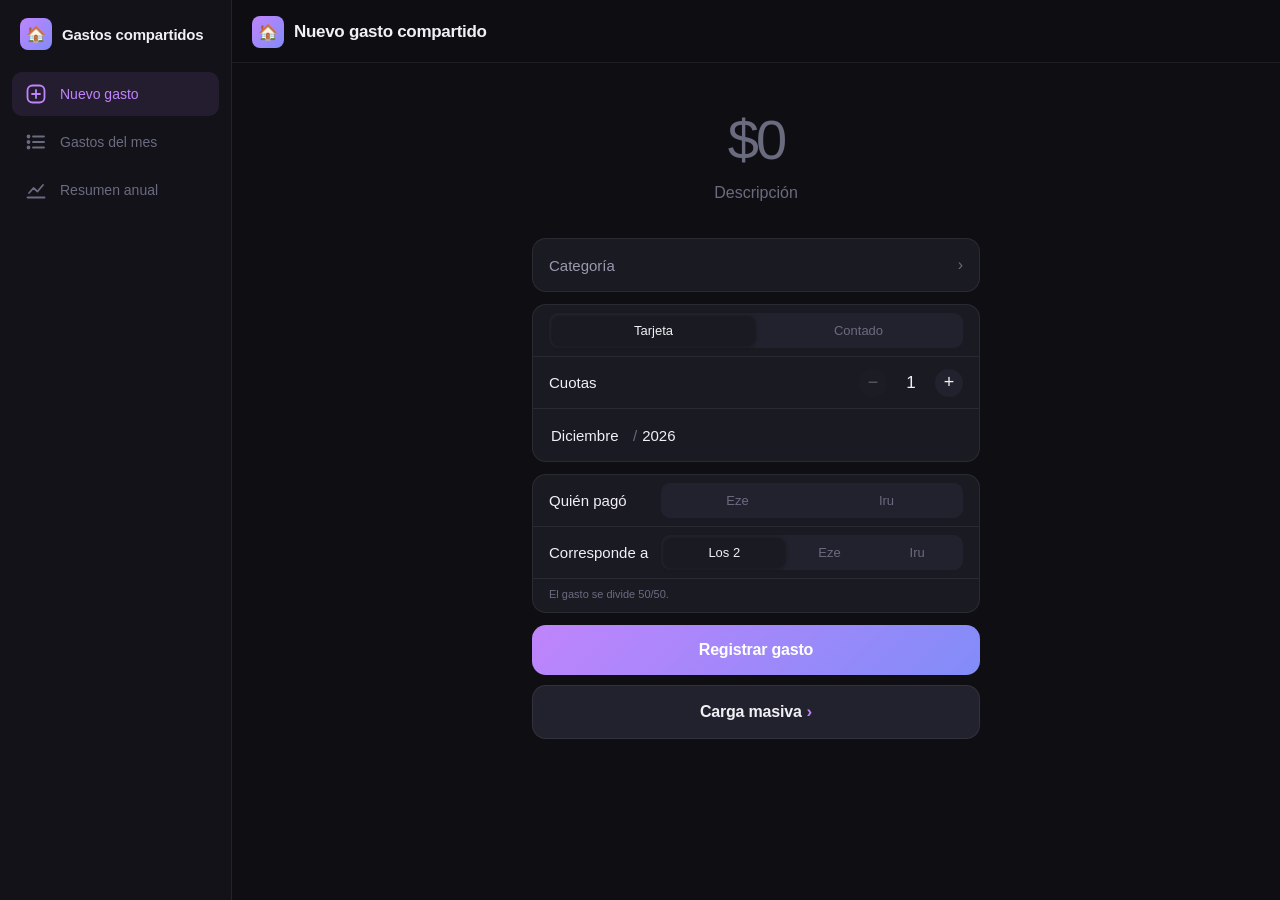
==== commit 6e922d43: "Ordenar por más nuevos, navbar más alta y skeleton al cargar - Gastos del mes lista lo último cargad" ====
--- a/index.html
+++ b/index.html
@@ -2,7 +2,7 @@
 <html lang="es">
 <head>
   <meta charset="UTF-8" />
-  <meta name="viewport" content="width=device-width, initial-scale=1.0, maximum-scale=1.0, user-scalable=no" />
+  <meta name="viewport" content="width=device-width, initial-scale=1.0, maximum-scale=1.0, user-scalable=no, viewport-fit=cover" />
   <title>Nuevo gasto compartido</title>
   <link rel="icon" type="image/png" sizes="32x32" href="favicon-32.png" />
   <link rel="icon" type="image/png" sizes="192x192" href="icon-192.png" />
--- a/styles.css
+++ b/styles.css
@@ -12,6 +12,10 @@
   --error: #f87171;
   --radius: 14px;
   --radius-sm: 9px;
+  --nav-alto: 66px;
+  /* La barra para salir de la app ocupa el inset inferior; sin inset (Android,
+     navegador) se deja igual un respiro */
+  --nav-margen: max(env(safe-area-inset-bottom), 12px);
 }
 
 * { box-sizing: border-box; margin: 0; padding: 0; -webkit-tap-highlight-color: transparent; }
@@ -21,13 +25,22 @@
   background: var(--bg);
   color: var(--text);
   min-height: 100dvh;
-  /* Lugar para la barra de navegación inferior (en PC pasa a la izquierda) */
-  padding-bottom: calc(58px + env(safe-area-inset-bottom));
+  /* Con viewport-fit=cover la página va de borde a borde: arriba queda el
+     espacio de la barra de estado y abajo el de la navegación */
+  padding-top: env(safe-area-inset-top);
+  padding-bottom: calc(var(--nav-alto) + var(--nav-margen));
+}
+
+/* Franja fija detrás de la hora, para que al scrollear el contenido no quede
+   debajo de la barra de estado */
+body::before {
+  content: ""; position: fixed; top: 0; left: 0; right: 0; z-index: 45;
+  height: env(safe-area-inset-top); background: var(--bg);
 }
 
 .header {
   position: sticky;
-  top: 0;
+  top: env(safe-area-inset-top);
   z-index: 10;
   background: rgba(15,15,19,0.85);
   backdrop-filter: blur(20px);
@@ -475,20 +488,20 @@
   background: rgba(15,15,19,0.92);
   backdrop-filter: blur(20px); -webkit-backdrop-filter: blur(20px);
   border-top: 1px solid var(--border);
-  padding-bottom: env(safe-area-inset-bottom);
+  padding: 0 env(safe-area-inset-right) var(--nav-margen) env(safe-area-inset-left);
 }
 
 .nav-marca { display: none; }
 
 .nav-item {
-  flex: 1; height: 58px;
-  display: flex; flex-direction: column; align-items: center; justify-content: center; gap: 3px;
+  flex: 1; height: var(--nav-alto);
+  display: flex; flex-direction: column; align-items: center; justify-content: center; gap: 4px;
   color: var(--text-muted); text-decoration: none;
   font-size: 11px; font-weight: 500;
   transition: color 0.15s, background 0.15s;
 }
 
-.nav-item svg { width: 22px; height: 22px; }
+.nav-item svg { width: 24px; height: 24px; }
 .nav-item.activo { color: var(--accent); }
 
 @media (min-width: 768px) {
@@ -877,3 +890,57 @@
 .cuota-row .faltan { font-size: 12px; color: var(--text-secondary); }
 .progreso { height: 4px; max-width: 220px; margin-top: 4px; border-radius: 2px; background: var(--surface2); overflow: hidden; }
 .progreso div { height: 100%; border-radius: 2px; background: linear-gradient(90deg, var(--accent), var(--accent2)); }
+
+/* ===== Carga ===== */
+/* Mientras no llegan los gastos, los números y gráficos se reemplazan por
+   bloques grises; nada muestra $0 ni un gráfico vacío. */
+@keyframes brillo {
+  from { background-position: 100% 0; }
+  to   { background-position: -100% 0; }
+}
+
+.esq {
+  display: block; border-radius: 6px;
+  background: linear-gradient(90deg, var(--surface2) 25%, #2c2c3a 50%, var(--surface2) 75%);
+  background-size: 200% 100%;
+  animation: brillo 1.4s ease-in-out infinite;
+}
+
+.cargando .esq-texto {
+  color: transparent !important;
+  border-radius: 6px;
+  background: linear-gradient(90deg, var(--surface2) 25%, #2c2c3a 50%, var(--surface2) 75%);
+  background-size: 200% 100%;
+  animation: brillo 1.4s ease-in-out infinite;
+}
+
+.cargando .torta {
+  background: linear-gradient(90deg, var(--surface2) 25%, #2c2c3a 50%, var(--surface2) 75%);
+  background-size: 200% 100%;
+  animation: brillo 1.4s ease-in-out infinite;
+}
+
+.cargando .chevron { visibility: hidden; }
+.cargando .total-mes .monto { line-height: 1; margin-top: 12px; }
+
+.esq-fila { display: flex; align-items: center; gap: 12px; padding: 14px 16px; border-bottom: 1px solid var(--border); }
+.esq-fila:last-child { border-bottom: none; }
+.esq-fila .izq { flex: 1; display: flex; flex-direction: column; gap: 6px; }
+
+.esq-grafico { height: 206px; border-radius: 10px; }
+
+/* Si la carga pasa de 5 segundos, una pantalla que lo explica (la
+   navegación queda a la vista para poder irse) */
+.pantalla-carga {
+  position: fixed; inset: 0; z-index: 35;
+  display: flex; flex-direction: column; align-items: center; justify-content: center; gap: 16px;
+  padding: 24px 24px calc(var(--nav-alto) + var(--nav-margen));
+  background: var(--bg); color: var(--text-secondary); font-size: 15px; text-align: center;
+  animation: fadeUp 0.25s ease both;
+}
+
+.pantalla-carga .spinner { width: 28px; height: 28px; border-width: 3px; }
+
+@media (min-width: 768px) {
+  .pantalla-carga { left: 232px; padding-bottom: 24px; }
+}
